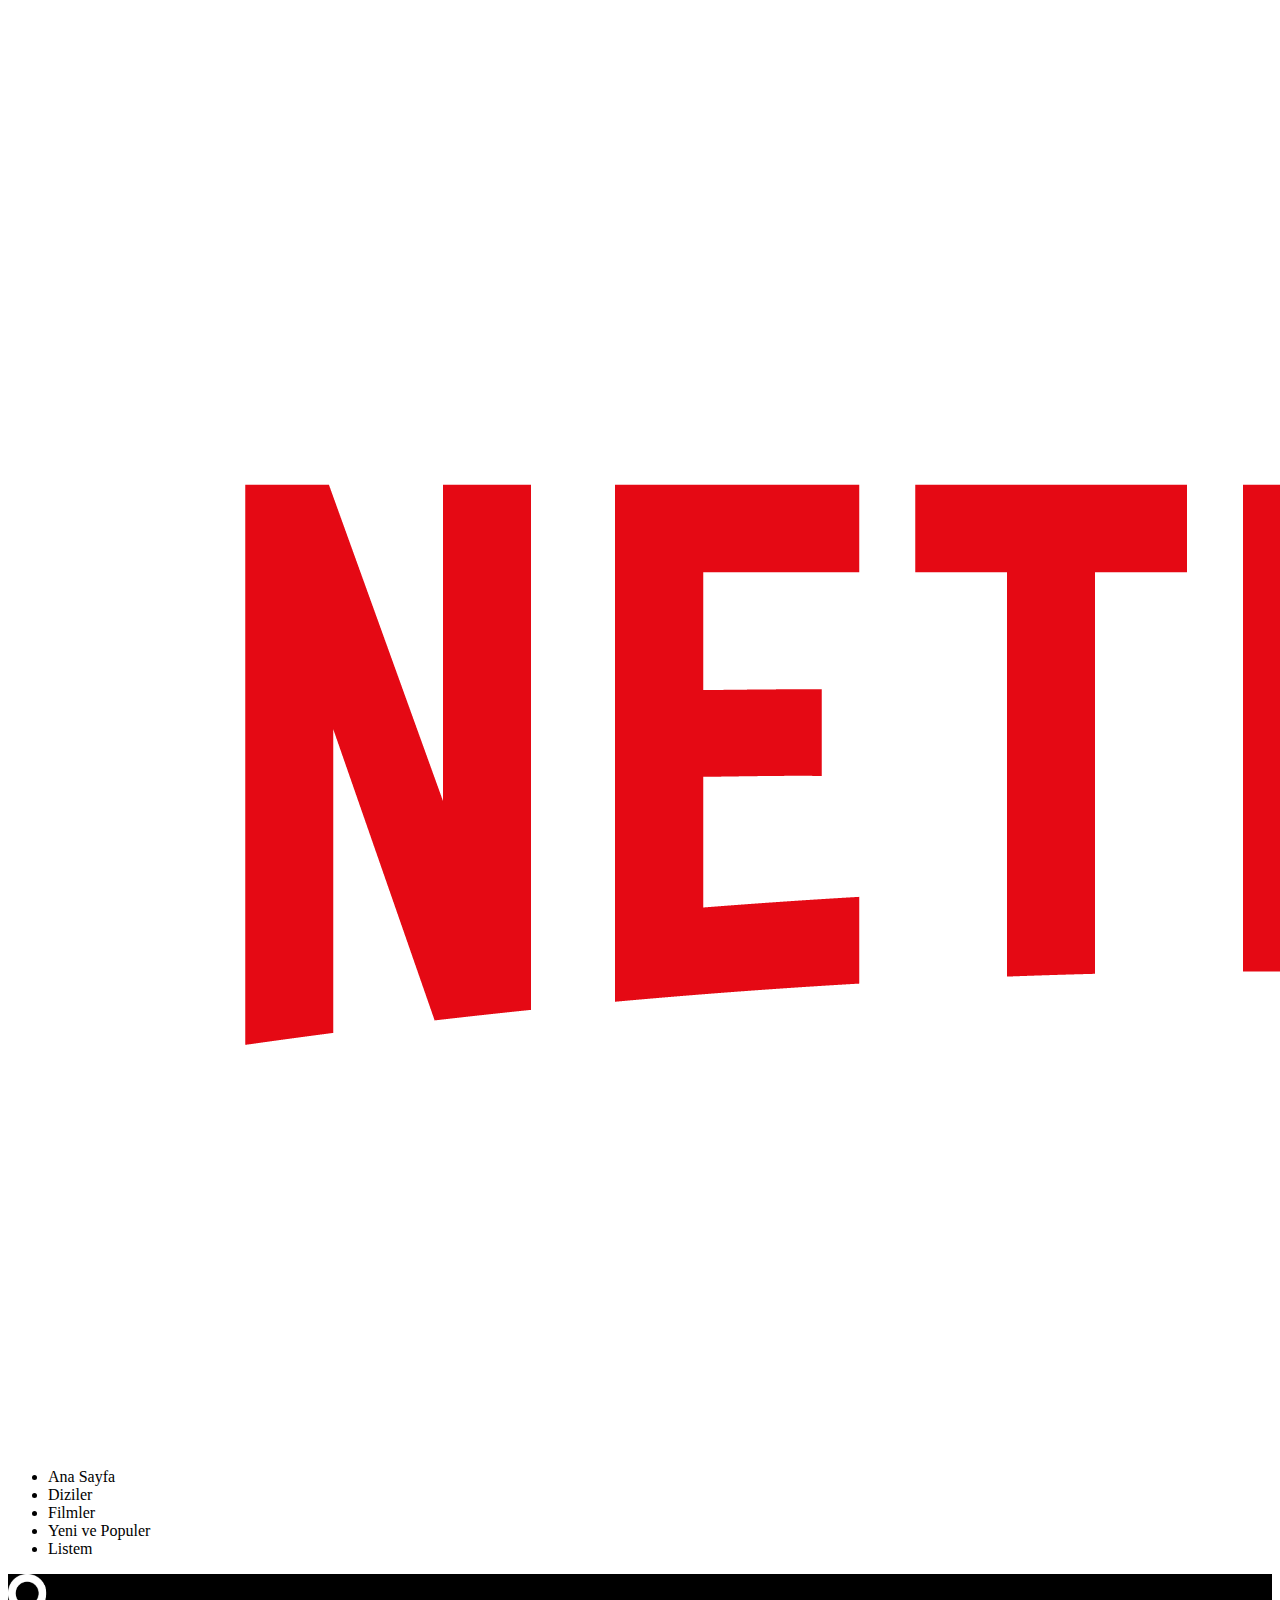
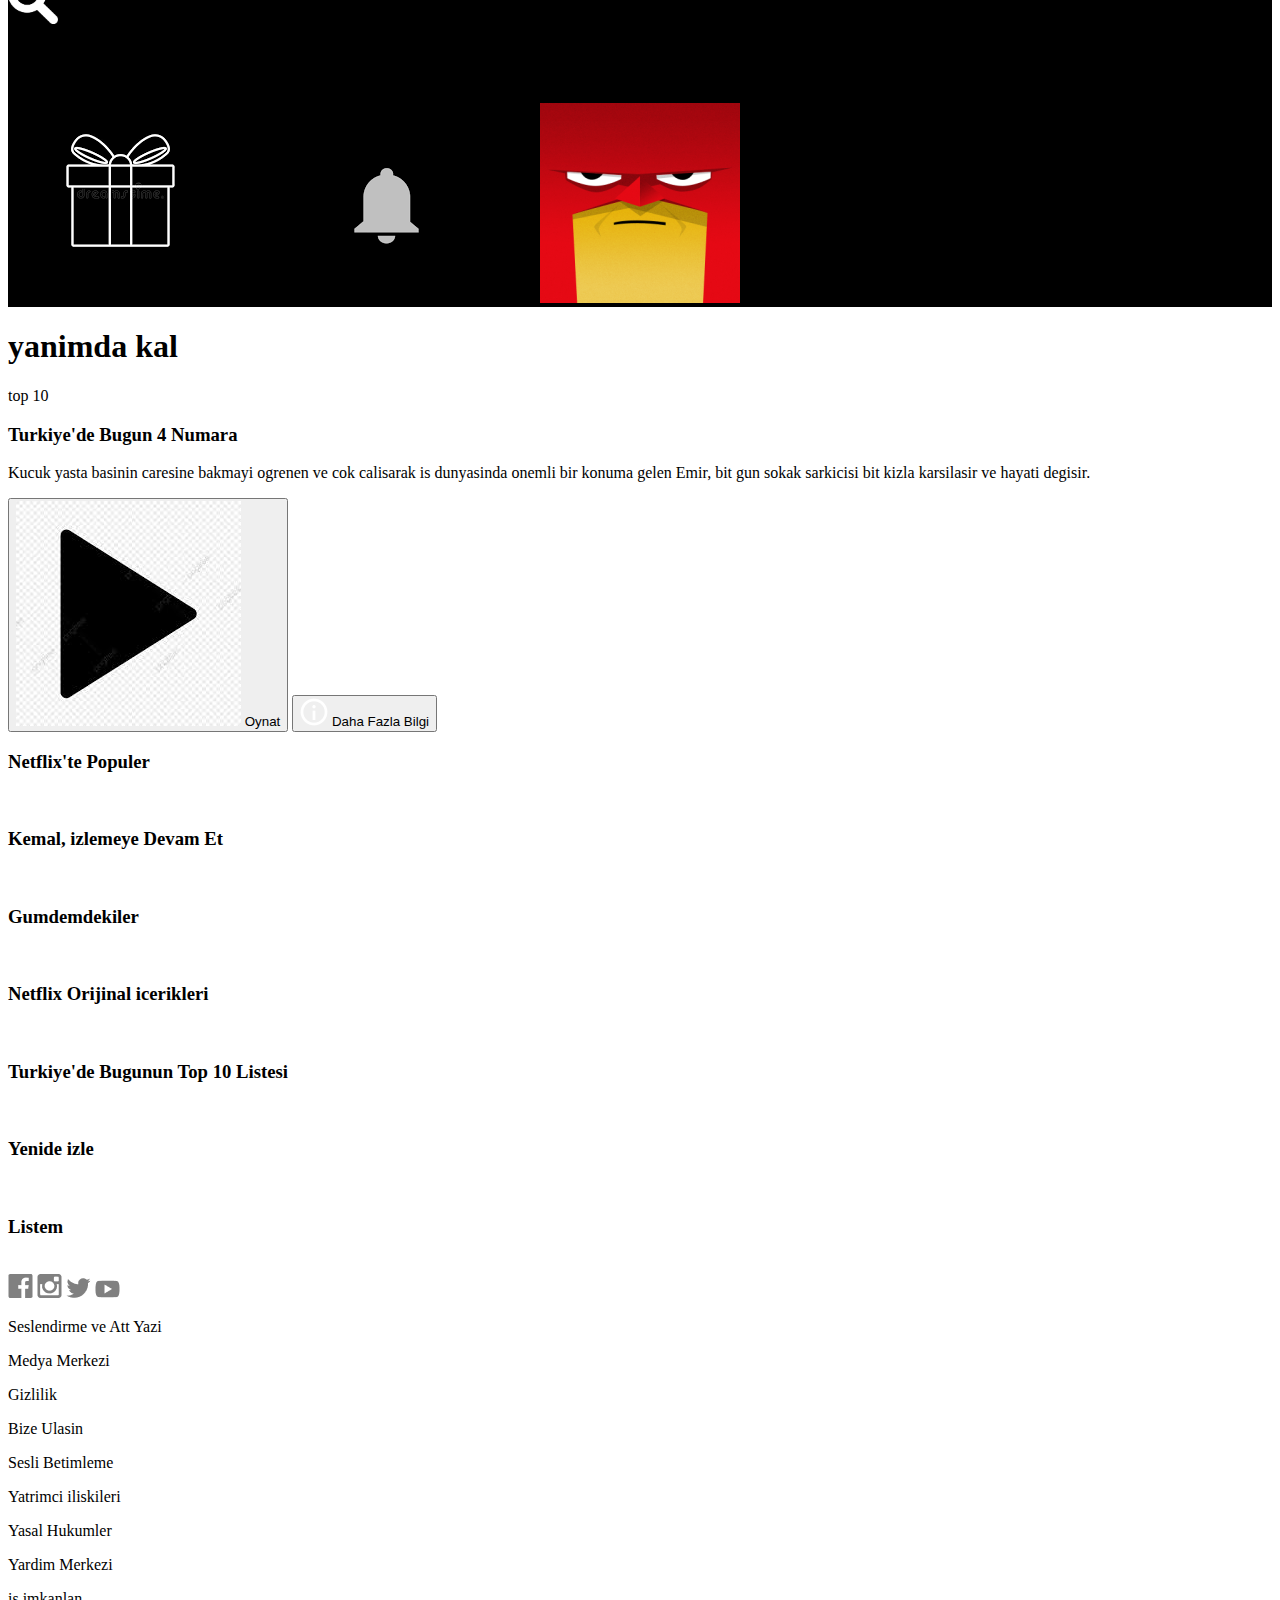
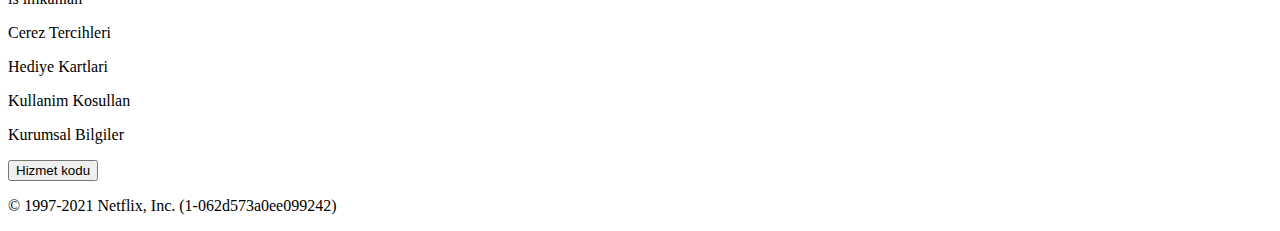
==== homepage.html @ e711dc44 "complete the initial markup of the page" ====
<!DOCTYPE html>
<html lang="en">
<head>
    <meta charset="UTF-8">
    <meta http-equiv="X-UA-Compatible" content="IE=edge">
    <meta name="viewport" content="width=device-width, initial-scale=1.0">
    <title>homepage</title>
    <link rel="stylesheet" href="homepage.css">
</head>
<body>
    <header>
        <nav>
            <div class="left-nav">
                <div class="logo-container">
                    <img class="logo" src="images/netflix.png" alt="netflix">
                </div>
                <ul>
                    <li>Ana Sayfa</li>
                    <li>Diziler</li>
                    <li>Filmler</li>
                    <li>Yeni ve Populer</li>
                    <li>Listem</li>
                </ul>
            </div>

            <div class="right-nav">
                <img 
                    src="images/search_white.png" 
                    alt="search-icon" height="50px" 
                    width="50px"
                >
                <p>COCUK</p>
                <img src="images/present-black.png" alt="gift icon">
                <img src="images/bell-white.png" alt="bell">
                <img src="images/profile-3.png" alt="poster">
            </div>
        </nav>
    </header>

    <main>
        <section>
            <div class="hero-section">
                <div>
                    <h1>yanimda kal</h1>
                    <div>
                        <span>top 10</span> 
                        <h3>Turkiye'de Bugun 4 Numara</h3>
                    </div>
                    <p>
                        Kucuk yasta basinin caresine bakmayi ogrenen ve cok 
                        calisarak is dunyasinda onemli bir konuma gelen Emir,
                        bit gun sokak sarkicisi bit kizla karsilasir ve hayati
                        degisir.

                    </p>
                    <div>
                        <button>
                            <span><img src="images/play-btn-main.jpg" alt="play"></span> 
                            Oynat
                        </button>
                        <button>
                            <span><img src='images/info.png' alt="play"></span> 
                            Daha Fazla Bilgi
                        </button>
                    </div>
                    <h3>Netflix'te Populer</h3>
                    <div>
                        <img src="" alt="">
                        <img src="" alt="">
                        <img src="" alt="">
                        <img src="" alt="">
                        <img src="" alt="">
                        <img src="" alt="">
                    </div>
                </div>
            </div>
        </section>

        <section>
            <h3>Kemal, izlemeye Devam Et</h3>
            <div>
                <img src="" alt="">
                <img src="" alt="">
                <img src="" alt="">
                <img src="" alt="">
                <img src="" alt="">
            </div>
        </section>

        <section>
            <h3>Gumdemdekiler</h3>
            <div>
                <img src="" alt="">
                <img src="" alt="">
                <img src="" alt="">
                <img src="" alt="">
                <img src="" alt="">
            </div>
        </section>

        <section>
            <h3>Netflix Orijinal icerikleri</h3>
            <div>
                <img src="" alt="">
                <img src="" alt="">
                <img src="" alt="">
                <img src="" alt="">
                <img src="" alt="">
            </div>
        </section>

        <section>
            <h3>Turkiye'de Bugunun Top 10 Listesi</h3>
            <div>
                <img src="" alt="">
                <img src="" alt="">
                <img src="" alt="">
                <img src="" alt="">
                <img src="" alt="">
            </div>
        </section>

        <section>
            <h3>Yenide izle</h3>
            <div>
                <img src="" alt="">
                <img src="" alt="">
                <img src="" alt="">
                <img src="" alt="">
                <img src="" alt="">
            </div>
        </section>

        <section>
            <h3>Listem</h3>
            <div>
                <img src="" alt="">
                <img src="" alt="">
                <img src="" alt="">
                <img src="" alt="">
                <img src="" alt="">
            </div>
        </section>
    </main>

    <footer>
        <div>
            <div>
                <img src="images/facebook.png" alt="facebook">
                <img src="images/instagram.png" alt="instagram">
                <img src="images/twitter.png" alt="twitter">
                <img src="images/youtube.png" alt="youtube">
            </div>
            <div>
                <p>Seslendirme ve Att Yazi</p>
                <p>Medya Merkezi</p>
                <p>Gizlilik</p>
                <p>Bize Ulasin</p>
                <p>Sesli Betimleme</p>
                <p>Yatrimci iliskileri</p>
                <p>Yasal Hukumler</p>
                <p>Yardim Merkezi</p>
                <p>is imkanlan</p>
                <p>Cerez Tercihleri</p>
                <p>Hediye Kartlari</p>
                <p>Kullanim Kosullan</p>
                <p>Kurumsal Bilgiler</p>
            </div>
            <button>Hizmet kodu</button>
            <p>&copy; 1997-2021 Netflix, Inc. (1-062d573a0ee099242)</p>
        </div>
    </footer>
</body>
</html>
---- homepage.css ----
.right-nav {
    background-color: black;
}
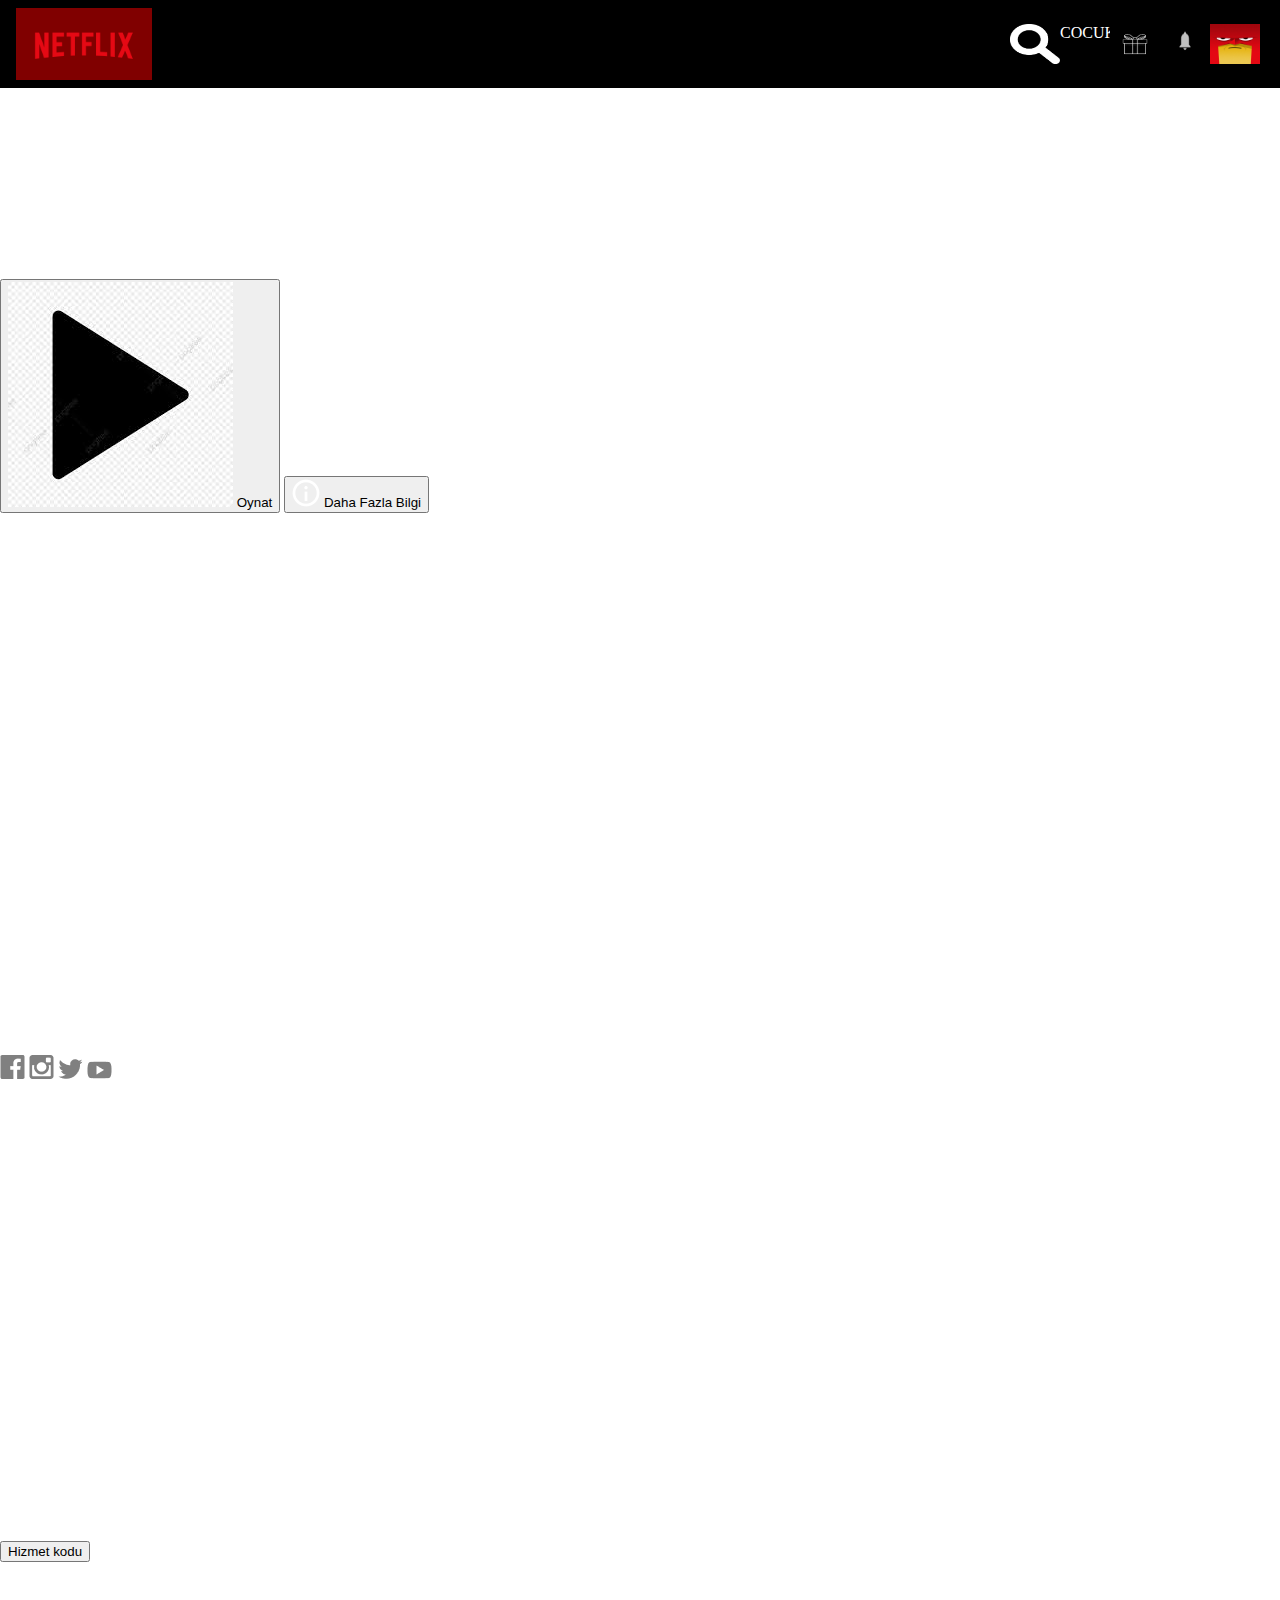
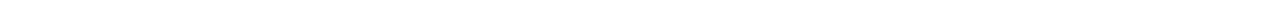
==== commit d95e0731: "some basic styles" ====
--- a/homepage.html
+++ b/homepage.html
@@ -9,12 +9,12 @@
 </head>
 <body>
     <header>
-        <nav>
+        <nav class="navbar">
             <div class="left-nav">
                 <div class="logo-container">
                     <img class="logo" src="images/netflix.png" alt="netflix">
                 </div>
-                <ul>
+                <ul class="list">
                     <li>Ana Sayfa</li>
                     <li>Diziler</li>
                     <li>Filmler</li>
@@ -26,13 +26,22 @@
             <div class="right-nav">
                 <img 
                     src="images/search_white.png" 
-                    alt="search-icon" height="50px" 
+                    alt="search-icon" height="40px" 
                     width="50px"
                 >
-                <p>COCUK</p>
-                <img src="images/present-black.png" alt="gift icon">
-                <img src="images/bell-white.png" alt="bell">
-                <img src="images/profile-3.png" alt="poster">
+                <p style="height: 40px; width: 50px;">COCUK</p>
+                <img 
+                    src="images/present-black.png" alt="gift icon" 
+                    height="40px" width="50px"
+                >
+                <img 
+                    src="images/bell-white.png" alt="bell"
+                    height="40px" width="50px"
+                >
+                <img 
+                    src="images/profile-3.png" alt="poster"
+                    height="40px" width="50px"
+                >
             </div>
         </nav>
     </header>
--- a/homepage.css
+++ b/homepage.css
@@ -1,3 +1,54 @@
+body {
+    margin: 0;
+    padding: 0;
+    color: white;
+}
+
+.navbar {
+    display: flex;
+    justify-content: space-between;
+    padding: 0.5rem 1rem;
+    background-color: black;
+}
+
+.left-nav {
+    display: flex;
+    justify-content: space-between;
+    align-items: center;
+    background-color: maroon;
+    max-width: 50%;
+}
+
+.list {
+    list-style: none;
+    display: flex;
+    justify-content: space-evenly;
+    background-color: navy;
+    font-family: Arial, Helvetica, sans-serif;
+    margin: 0;
+    padding: 0;
+    display: none;
+}
+
+.list li {
+    padding: 0.5rem 0.75rem;
+}
+
 .right-nav {
-    background-color: black;
-}+    display: flex;
+    align-items: center;
+    /* background-color: brown; */
+    max-width: 40%;
+    padding: 0 0.25rem;
+}
+
+.logo-container {
+    display: flex;
+    justify-content: space-between;
+    align-items: center;
+    padding: 0 0.5rem;
+}
+
+.logo {
+    width: 7.5rem;
+}
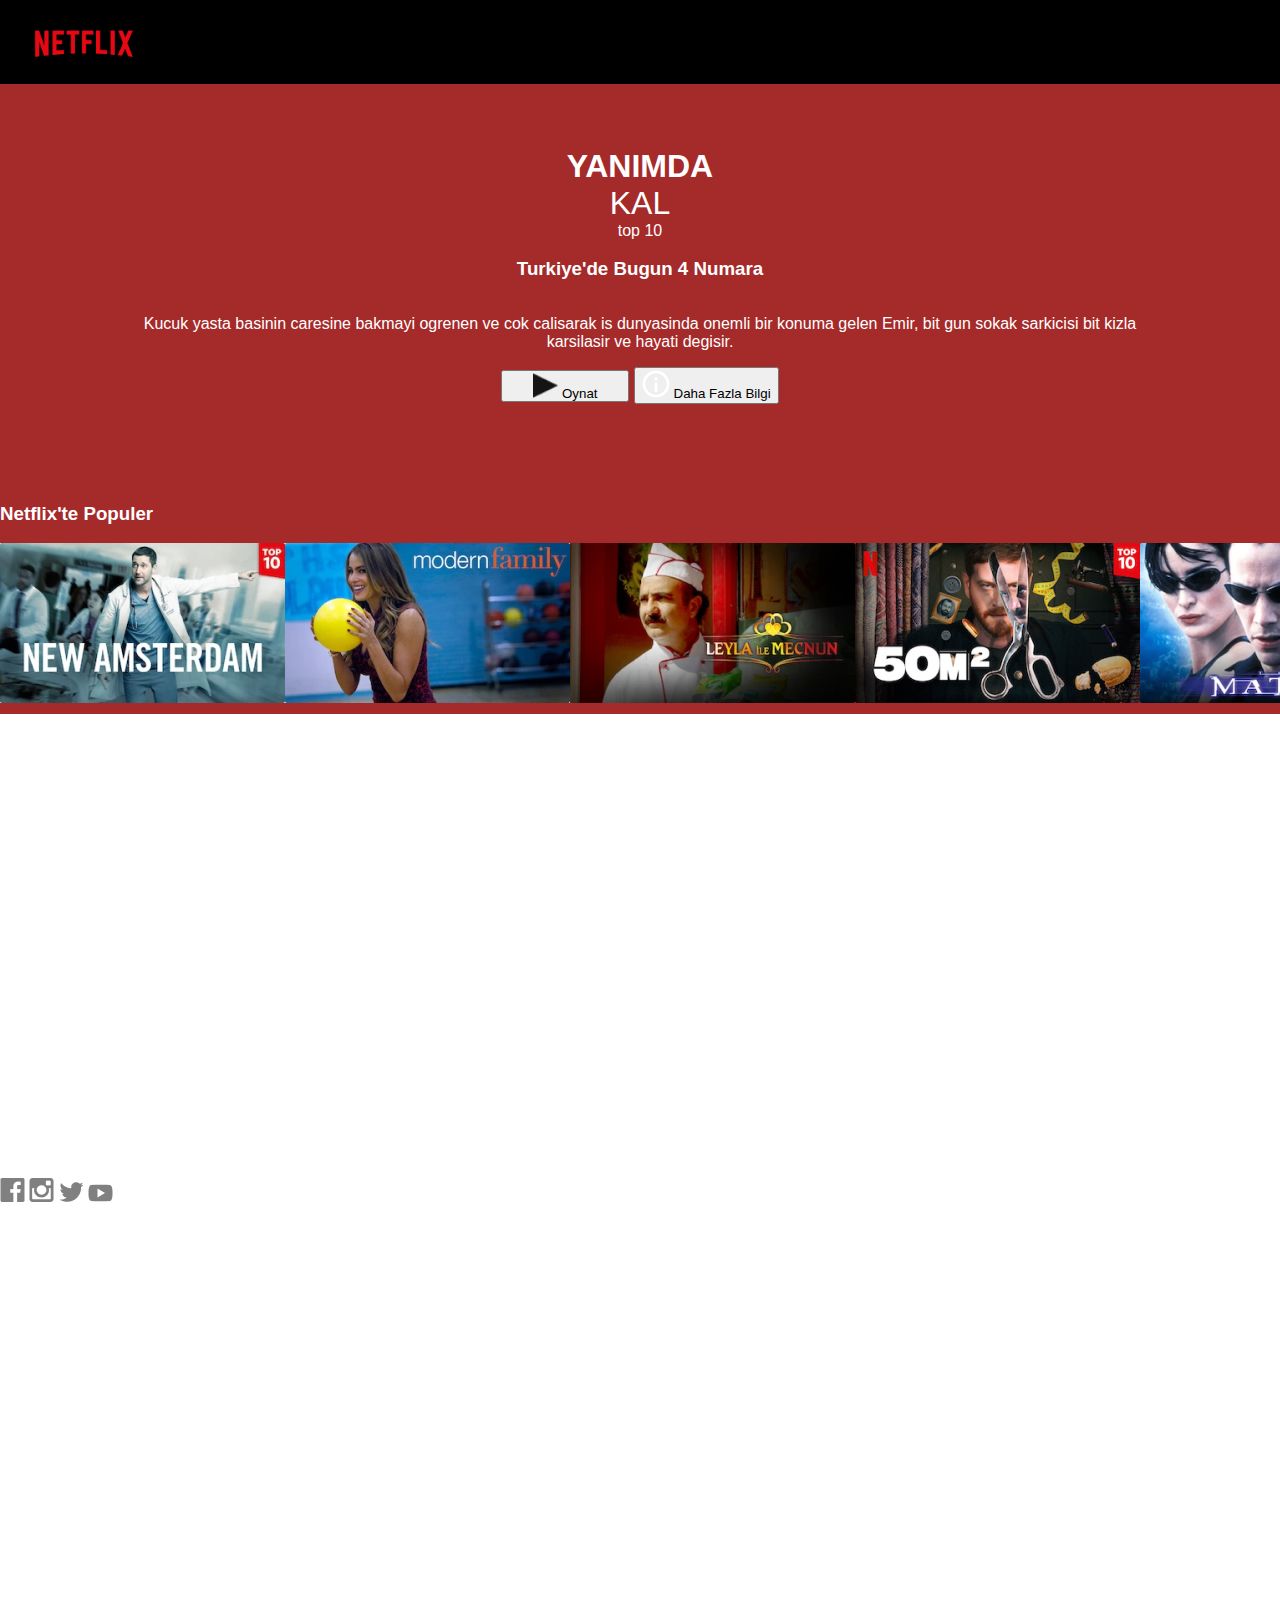
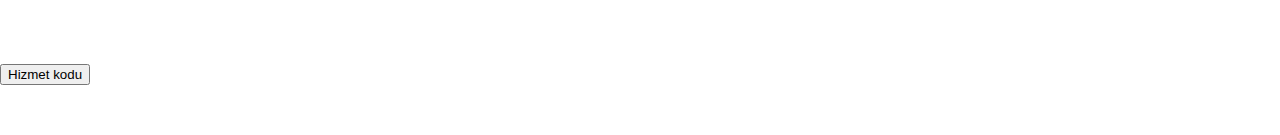
==== commit a3cd5da2: "first design for the hero and nav section" ====
--- a/homepage.html
+++ b/homepage.html
@@ -14,7 +14,7 @@
                 <div class="logo-container">
                     <img class="logo" src="images/netflix.png" alt="netflix">
                 </div>
-                <ul class="list">
+                <ul class="nav-list">
                     <li>Ana Sayfa</li>
                     <li>Diziler</li>
                     <li>Filmler</li>
@@ -49,8 +49,11 @@
     <main>
         <section>
             <div class="hero-section">
-                <div>
-                    <h1>yanimda kal</h1>
+                <div class="first">
+                    <div class="heading">
+                        <h1 class="heading-major">yanimda</h1>
+                        <h1 class="heading-minor">kal</h1>
+                    </div>
                     <div>
                         <span>top 10</span> 
                         <h3>Turkiye'de Bugun 4 Numara</h3>
@@ -60,11 +63,11 @@
                         calisarak is dunyasinda onemli bir konuma gelen Emir,
                         bit gun sokak sarkicisi bit kizla karsilasir ve hayati
                         degisir.
-
+    
                     </p>
                     <div>
-                        <button>
-                            <span><img src="images/play-btn-main.jpg" alt="play"></span> 
+                        <button class="play-btn">
+                            <span><img class="play-img" src="images/play.png" alt="play"></span> 
                             Oynat
                         </button>
                         <button>
@@ -72,14 +75,16 @@
                             Daha Fazla Bilgi
                         </button>
                     </div>
+                </div>
+
+                <div class="second">
                     <h3>Netflix'te Populer</h3>
-                    <div>
-                        <img src="" alt="">
-                        <img src="" alt="">
-                        <img src="" alt="">
-                        <img src="" alt="">
-                        <img src="" alt="">
-                        <img src="" alt="">
+                    <div class="hero-imgs">
+                        <img src="images/MoviePoster-4.jpg" alt="poster">
+                        <img src="images/MoviePoster-6.jpg" alt="poster">
+                        <img src="images/MoviePoster-27.png" alt="poster">
+                        <img src="images/MoviePoster-29.png" alt="poster">
+                        <img src="images/MoviePoster-28.png" alt="poster">
                     </div>
                 </div>
             </div>
--- a/homepage.css
+++ b/homepage.css
@@ -2,6 +2,7 @@
     margin: 0;
     padding: 0;
     color: white;
+    font-family: Arial, Helvetica, sans-serif;
 }
 
 .navbar {
@@ -15,31 +16,29 @@
     display: flex;
     justify-content: space-between;
     align-items: center;
-    background-color: maroon;
     max-width: 50%;
 }
 
-.list {
+.nav-list {
     list-style: none;
     display: flex;
     justify-content: space-evenly;
-    background-color: navy;
     font-family: Arial, Helvetica, sans-serif;
     margin: 0;
     padding: 0;
     display: none;
 }
 
-.list li {
+.nav-list li {
     padding: 0.5rem 0.75rem;
 }
 
 .right-nav {
     display: flex;
     align-items: center;
-    /* background-color: brown; */
     max-width: 40%;
     padding: 0 0.25rem;
+    display: none;
 }
 
 .logo-container {
@@ -52,3 +51,61 @@
 .logo {
     width: 7.5rem;
 }
+
+.hero-section {
+    display: flex;
+    flex-direction: column;
+    height: 70vh;
+    background-image: url("images/MoviePoster (1).jpg");
+    background-repeat: no-repeat;
+    background-position: center;
+    background-size: cover;
+    background-color: brown;
+}
+
+.first {
+    display: flex;
+    flex-direction: column;
+    align-items: center;
+    justify-content: center;
+    width: 80%;
+    margin: 4rem auto 5rem;
+    text-align: center;
+}
+
+.heading {
+    display: flex;
+    flex-direction: column;
+    justify-content: center;
+    align-items: center;
+    text-transform: uppercase;
+}
+
+.heading h1 {
+    margin: 0;
+}
+
+.heading-major {
+    font-weight: 800;
+}
+
+.heading-minor {
+    font-weight: 100;
+}
+
+.play-btn {
+    width: 8rem;
+    height: 2rem;
+}
+
+.play-img {
+    width: 25px;
+    height: 25px;
+}
+
+.hero-imgs {
+    display: flex;
+    justify-self: flex-end;
+    width: 100%;
+    overflow-x: scroll;
+}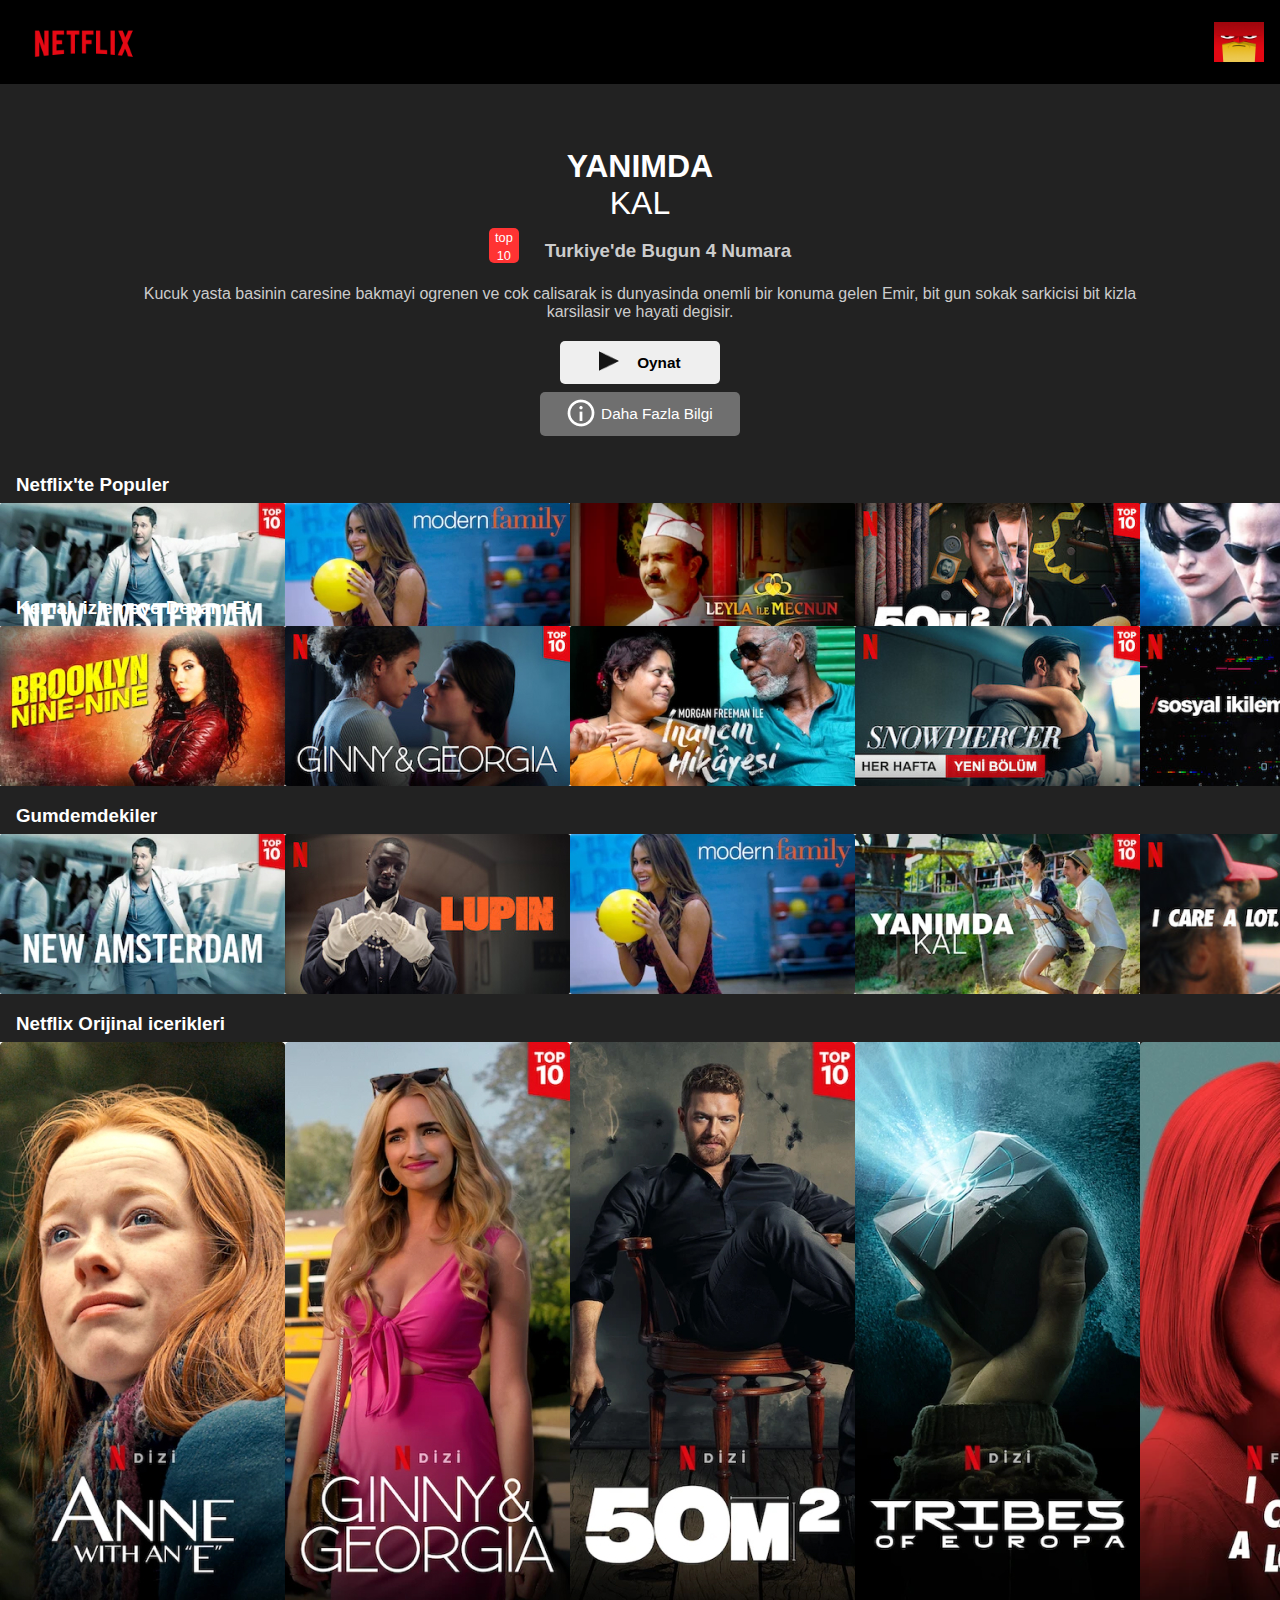
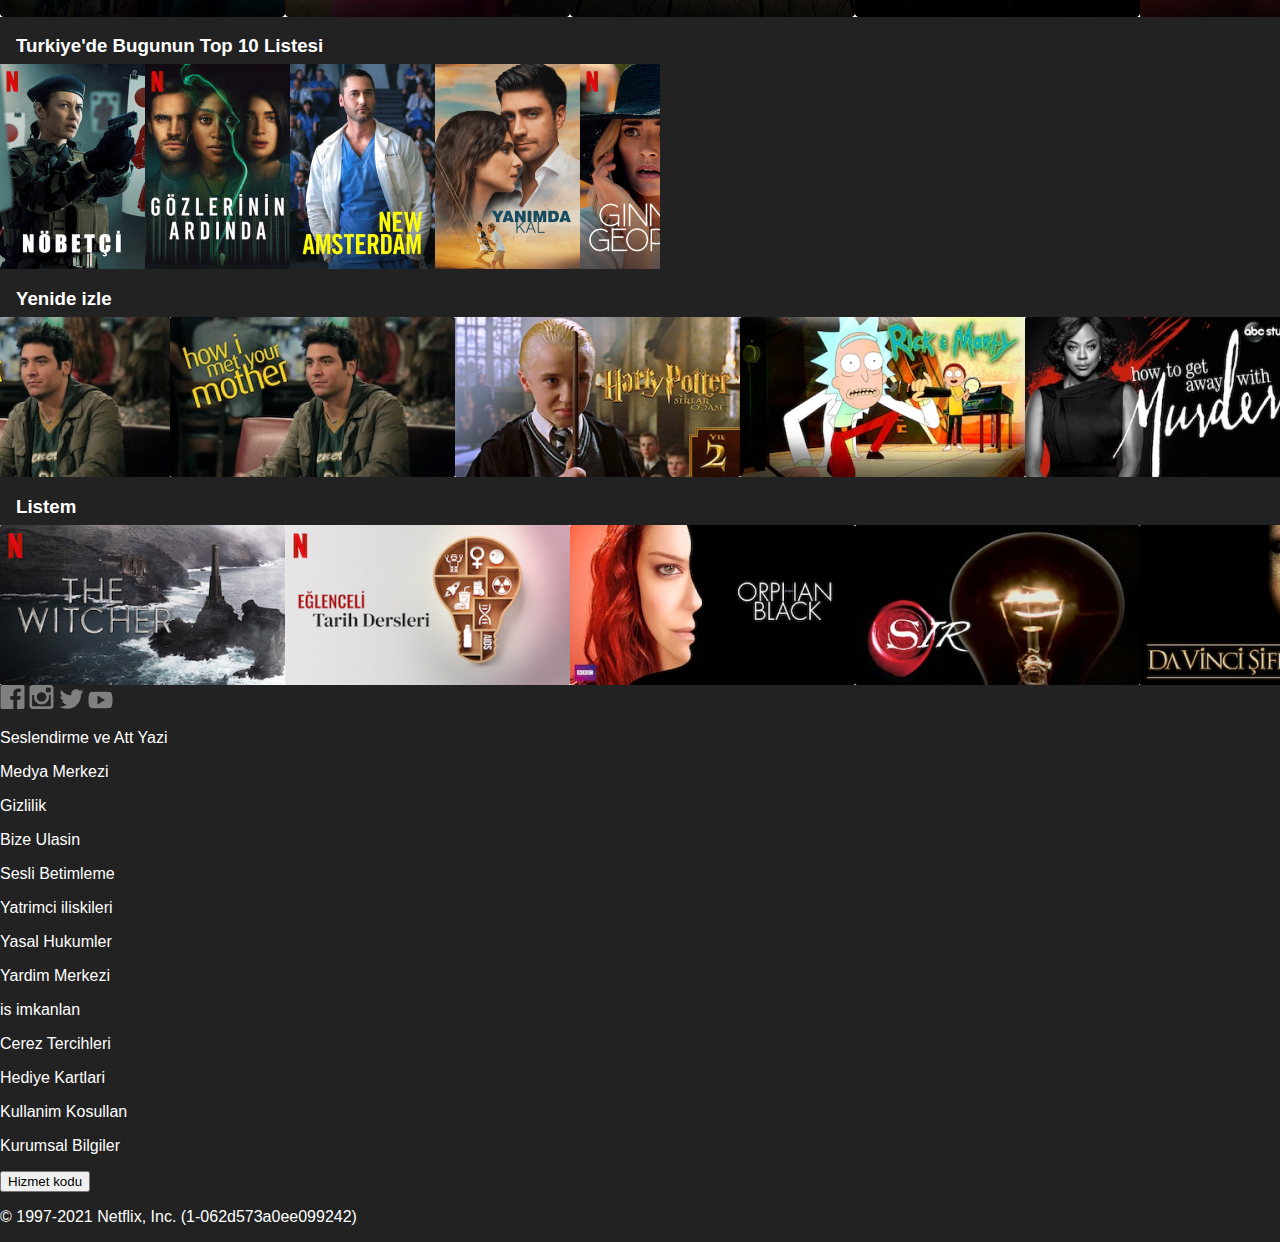
==== commit fbfc9df4: "add the images and darken the background" ====
--- a/homepage.html
+++ b/homepage.html
@@ -24,24 +24,34 @@
             </div>
 
             <div class="right-nav">
-                <img 
-                    src="images/search_white.png" 
+                <div class="search-container">
+                    <img 
+                    src="images/search.png" 
                     alt="search-icon" height="40px" 
                     width="50px"
-                >
-                <p style="height: 40px; width: 50px;">COCUK</p>
-                <img 
-                    src="images/present-black.png" alt="gift icon" 
+                    >
+                </div>
+                <p class="profile-name" style="height: 40px; width: 50px;">
+                    COCUK
+                </p>
+                <div class="gift-container">
+                    <img 
+                    src="images/gift.png" alt="gift icon" 
                     height="40px" width="50px"
-                >
-                <img 
-                    src="images/bell-white.png" alt="bell"
+                    >
+                </div>
+                <div class="bell-container">
+                    <img 
+                    src="images/bell.png" alt="bell"
                     height="40px" width="50px"
-                >
-                <img 
+                    >
+                </div>
+                <div id="profile-container">
+                    <img 
                     src="images/profile-3.png" alt="poster"
                     height="40px" width="50px"
-                >
+                    >
+                </div>
             </div>
         </nav>
     </header>
@@ -54,32 +64,35 @@
                         <h1 class="heading-major">yanimda</h1>
                         <h1 class="heading-minor">kal</h1>
                     </div>
-                    <div>
-                        <span>top 10</span> 
+                    <div class="tag">
+                        <div class="top-ten">
+                            <span>top</span>
+                            <span>10</span> 
+                        </div>
                         <h3>Turkiye'de Bugun 4 Numara</h3>
                     </div>
-                    <p>
+                    <p class="header-description">
                         Kucuk yasta basinin caresine bakmayi ogrenen ve cok 
                         calisarak is dunyasinda onemli bir konuma gelen Emir,
                         bit gun sokak sarkicisi bit kizla karsilasir ve hayati
                         degisir.
     
                     </p>
-                    <div>
+                    <div class="hero-btns">
                         <button class="play-btn">
                             <span><img class="play-img" src="images/play.png" alt="play"></span> 
-                            Oynat
+                            <span class="play-btn-text">Oynat</span>
                         </button>
-                        <button>
-                            <span><img src='images/info.png' alt="play"></span> 
-                            Daha Fazla Bilgi
+                        <button class="info-btn">
+                            <span><img class="info-img" src='images/info.png' alt="play"></span> 
+                            <span class="info-btn-text">Daha Fazla Bilgi</span>
                         </button>
                     </div>
                 </div>
 
                 <div class="second">
                     <h3>Netflix'te Populer</h3>
-                    <div class="hero-imgs">
+                    <div class="collection">
                         <img src="images/MoviePoster-4.jpg" alt="poster">
                         <img src="images/MoviePoster-6.jpg" alt="poster">
                         <img src="images/MoviePoster-27.png" alt="poster">
@@ -92,67 +105,68 @@
 
         <section>
             <h3>Kemal, izlemeye Devam Et</h3>
-            <div>
-                <img src="" alt="">
-                <img src="" alt="">
-                <img src="" alt="">
-                <img src="" alt="">
-                <img src="" alt="">
+            <div class="collection">
+                <img src="images/MoviePoster.jpg" alt="poster">
+                <img src="images/MoviePoster-1.jpg" alt="poster">
+                <img src="images/MoviePoster-2.jpg" alt="poster">
+                <img src="images/MoviePoster-3.jpg" alt="poster">
+                <img src="images/MoviePoster-30.png" alt="poster">
             </div>
         </section>
 
         <section>
             <h3>Gumdemdekiler</h3>
-            <div>
-                <img src="" alt="">
-                <img src="" alt="">
-                <img src="" alt="">
-                <img src="" alt="">
-                <img src="" alt="">
+            <div class="collection">
+                <img src="images/MoviePoster-4.jpg" alt="poster">
+                <img src="images/MoviePoster-5.jpg" alt="poster">
+                <img src="images/MoviePoster-6.jpg" alt="poster">
+                <img src="images/MoviePoster-7.jpg" alt="poster">
+                <img src="images/MoviePoster-31.png" alt="poster">
             </div>
         </section>
 
         <section>
             <h3>Netflix Orijinal icerikleri</h3>
-            <div>
-                <img src="" alt="">
-                <img src="" alt="">
-                <img src="" alt="">
-                <img src="" alt="">
-                <img src="" alt="">
+            <div class="collection">
+                <img src="images/MoviePoster-8.jpg" alt="poster">
+                <img src="images/MoviePoster-9.jpg" alt="poster">
+                <img src="images/MoviePoster-10.jpg" alt="poster">
+                <img src="images/MoviePoster-11.jpg" alt="poster">
+                <img src="images/MoviePoster-32.png" alt="poster">
             </div>
         </section>
 
         <section>
             <h3>Turkiye'de Bugunun Top 10 Listesi</h3>
-            <div>
-                <img src="" alt="">
-                <img src="" alt="">
-                <img src="" alt="">
-                <img src="" alt="">
-                <img src="" alt="">
+            <div class="collection">
+                <img src="images/MoviePoster-13.jpg" alt="poster">
+                <img src="images/MoviePoster-14.jpg" alt="poster">
+                <img src="images/MoviePoster-15.jpg" alt="poster">
+                <img src="images/MoviePoster-16.jpg" alt="poster">
+                <img src="images/MoviePoster-33.png" alt="poster">
             </div>
         </section>
 
         <section>
             <h3>Yenide izle</h3>
-            <div>
-                <img src="" alt="">
-                <img src="" alt="">
-                <img src="" alt="">
-                <img src="" alt="">
-                <img src="" alt="">
+            <div class="collection">
+                <img src="images/MoviePoster-34.png" alt="poster">
+                <img src="images/MoviePoster-17.jpg" alt="poster">
+                <img src="images/MoviePoster-18.jpg" alt="poster">
+                <img src="images/MoviePoster-19.jpg" alt="poster">
+                <img src="images/MoviePoster-20.jpg" alt="poster">
+                <img src="images/MoviePoster-35.png" alt="poster">
             </div>
         </section>
 
         <section>
             <h3>Listem</h3>
-            <div>
-                <img src="" alt="">
-                <img src="" alt="">
-                <img src="" alt="">
-                <img src="" alt="">
-                <img src="" alt="">
+            <div class="collection">
+                <img src="images/MoviePoster-21.jpg" alt="poster">
+                <img src="images/MoviePoster-22.jpg" alt="poster">
+                <img src="images/MoviePoster-23.jpg" alt="poster">
+                <img src="images/MoviePoster-24.jpg" alt="poster">
+                <img src="images/MoviePoster-36.png" alt="poster">
             </div>
         </section>
     </main>
--- a/homepage.css
+++ b/homepage.css
@@ -2,6 +2,7 @@
     margin: 0;
     padding: 0;
     color: white;
+    background-color: #222;
     font-family: Arial, Helvetica, sans-serif;
 }
 
@@ -36,9 +37,26 @@
 .right-nav {
     display: flex;
     align-items: center;
-    max-width: 40%;
-    padding: 0 0.25rem;
-    display: none;
+}
+
+.search-container {
+    display: none;
+}
+
+.profile-name {
+    display: none;
+}
+
+.gift-container {
+    display: none;
+}
+
+.bell-container {
+    display: none;
+}
+
+#profile-container {
+    display: flex;
 }
 
 .logo-container {
@@ -55,12 +73,11 @@
 .hero-section {
     display: flex;
     flex-direction: column;
-    height: 70vh;
+    height: 55vh;
     background-image: url("images/MoviePoster (1).jpg");
     background-repeat: no-repeat;
     background-position: center;
     background-size: cover;
-    background-color: brown;
 }
 
 .first {
@@ -69,7 +86,7 @@
     align-items: center;
     justify-content: center;
     width: 80%;
-    margin: 4rem auto 5rem;
+    margin: 4rem auto 1rem;
     text-align: center;
 }
 
@@ -83,6 +100,7 @@
 
 .heading h1 {
     margin: 0;
+    font-size: 200%;
 }
 
 .heading-major {
@@ -93,19 +111,91 @@
     font-weight: 100;
 }
 
+.tag {
+    display: flex;
+    align-items: center;
+    /* padding: 5px; */
+}
+
+.tag h3 {
+    color: #ccc;
+}
+
+.top-ten {
+    border: none;
+    border-radius: 5px;
+    width: 30px;
+    height: 30px;
+    background-color: #f33;
+    padding-bottom: 5px;
+    color: white;
+    margin-right: 10px;
+}
+
+.top-ten span {
+    font-size: 80%;
+    margin: 0;
+    padding: 0;
+}
+
+.header-description {
+    color: #ccc;
+}
+
+.hero-btns {
+    display: flex;
+    flex-direction: column;
+    justify-content: space-between;
+    align-items: center;
+}
+
 .play-btn {
-    width: 8rem;
+    display: flex;
+    justify-content: space-evenly;
+    align-items: center;
+    padding: 1.35rem;
+    width: 10rem;
     height: 2rem;
+    border-radius: 5px;
+    border: none;
+    margin: 0.25rem 0;
+}
+
+.play-btn-text {
+    font-size: 115%;
+    font-weight: bold;
 }
 
 .play-img {
-    width: 25px;
-    height: 25px;
-}
-
-.hero-imgs {
-    display: flex;
-    justify-self: flex-end;
+    width: 20px;
+    height: 20px;
+}
+
+.info-btn {
+    display: flex;
+    justify-content: space-evenly;
+    align-items: center;
+    padding: 1.35rem;
+    width: 12.5rem;
+    height: 2rem;
+    border-radius: 5px;
+    border: none;
+    background-color: rgba(255, 255, 255, 0.35);
+    margin: 0.25rem 0;
+    color: white;
+}
+
+.info-btn-text {
+    font-size: 115%;
+}
+
+.collection {
+    display: flex;
     width: 100%;
     overflow-x: scroll;
+}
+
+h3 {
+    margin-left: 1rem;
+    margin-bottom: 7px;
 }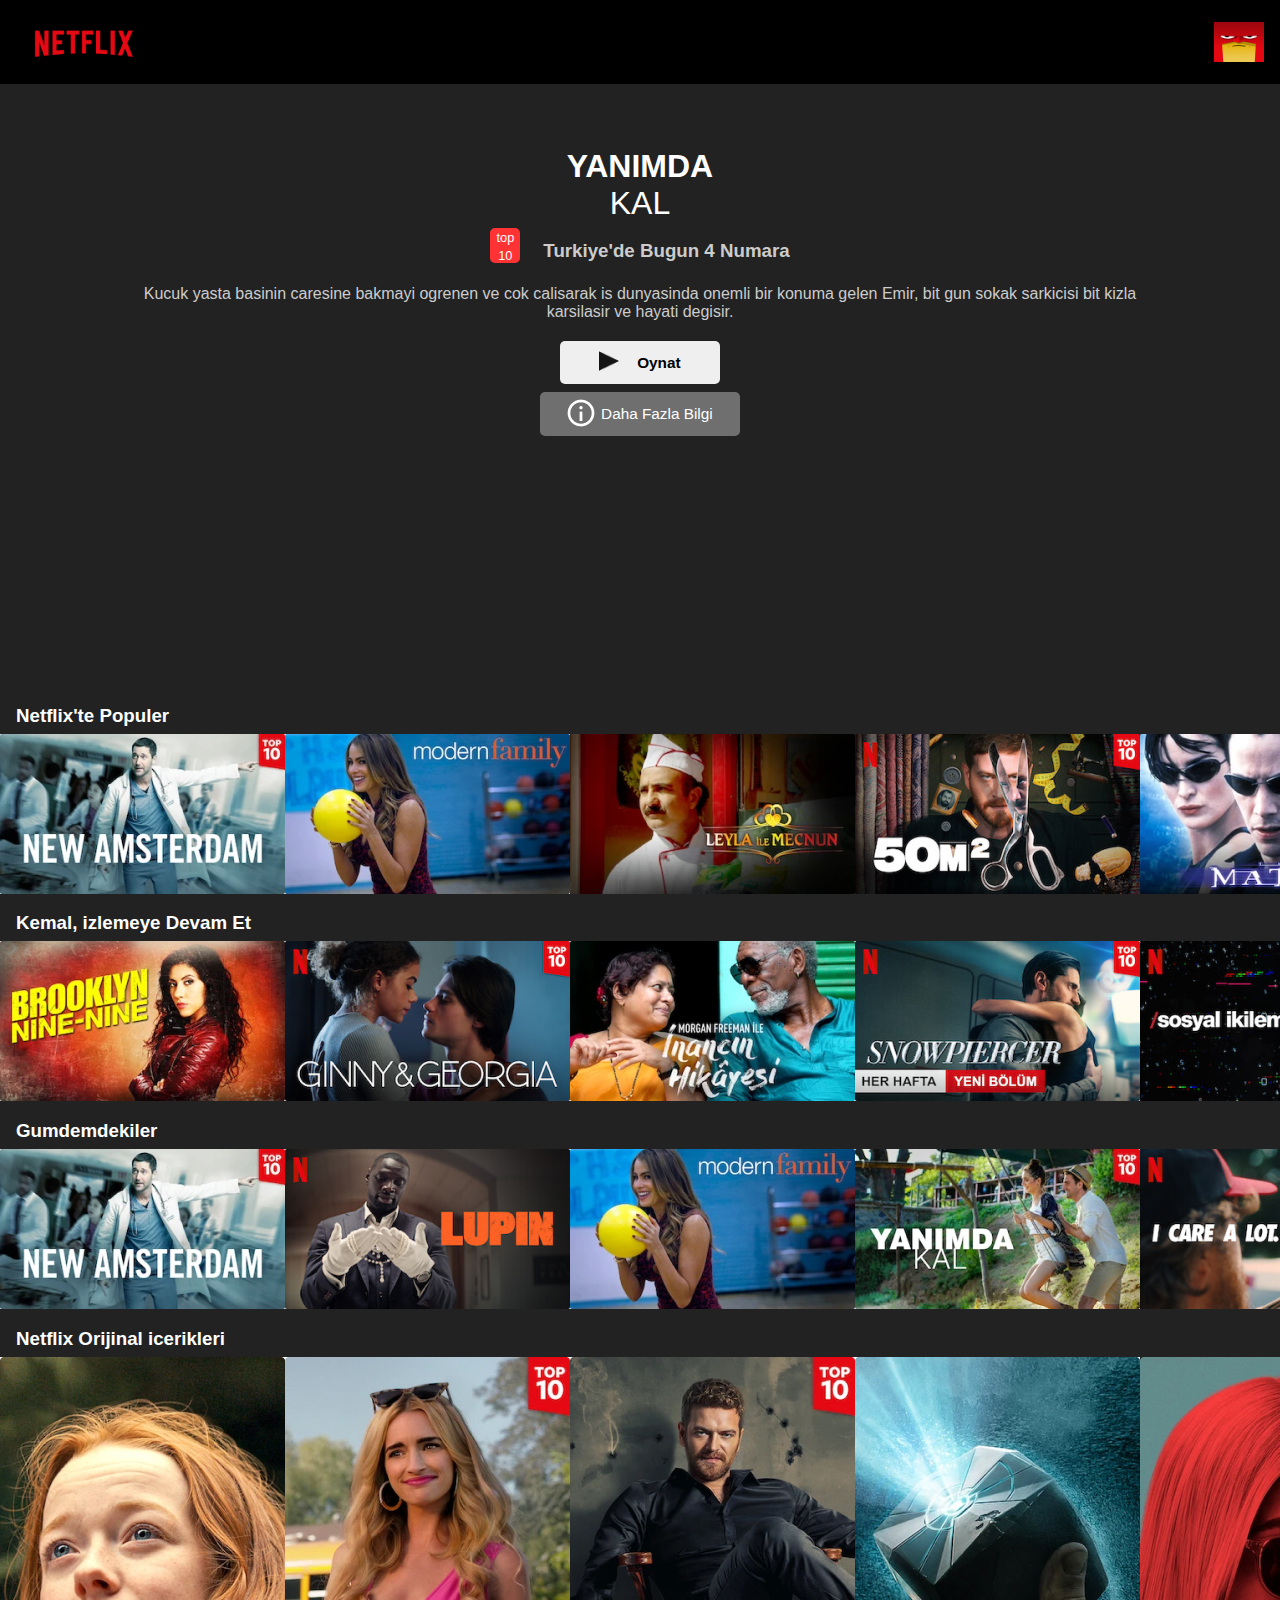
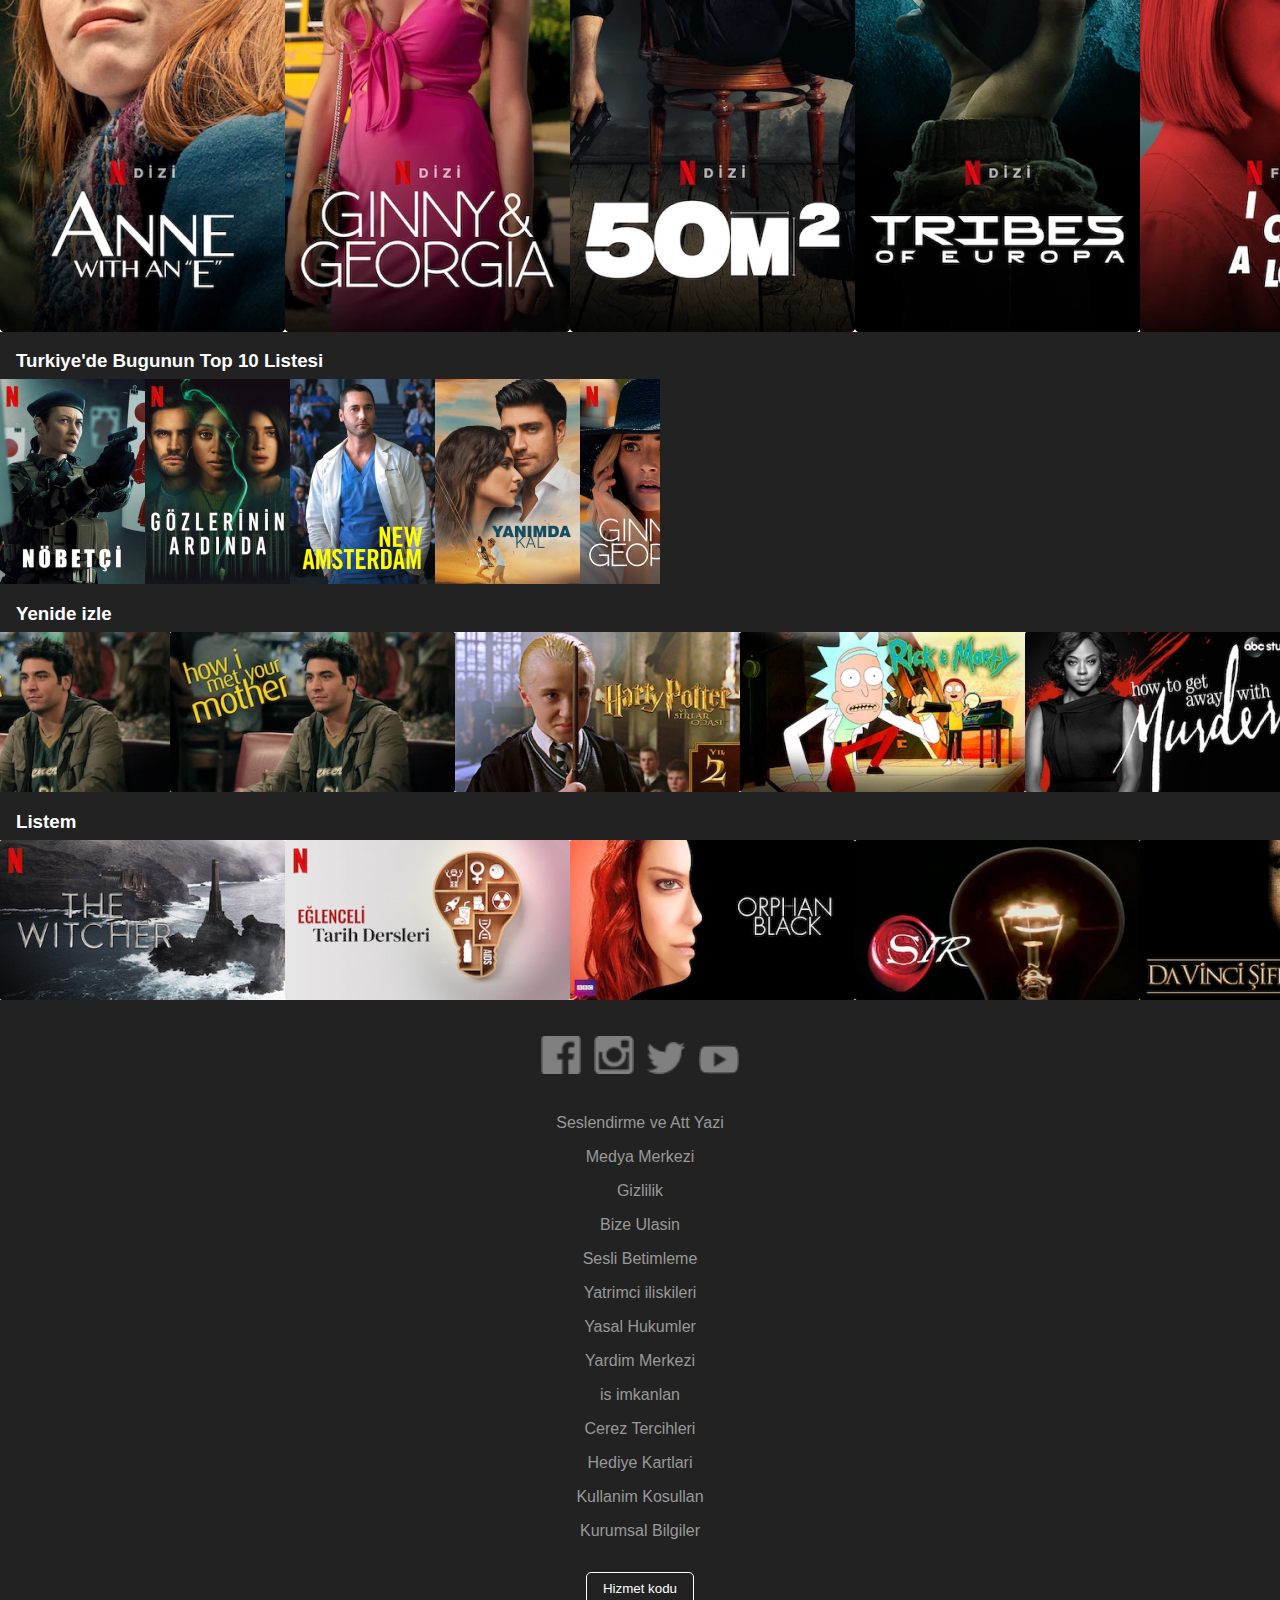
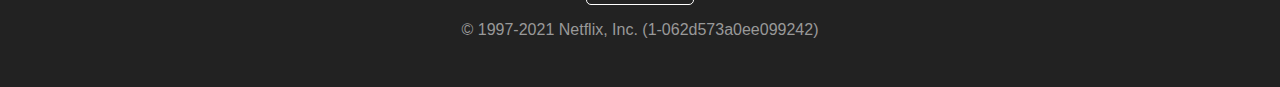
==== commit 0d8eff7c: "style for mobile devices" ====
--- a/homepage.html
+++ b/homepage.html
@@ -56,7 +56,7 @@
         </nav>
     </header>
 
-    <main>
+    <main class="main-section">
         <section>
             <div class="hero-section">
                 <div class="first">
@@ -172,14 +172,14 @@
     </main>
 
     <footer>
-        <div>
-            <div>
+        <div class="contact-details">
+            <div class="social">
                 <img src="images/facebook.png" alt="facebook">
                 <img src="images/instagram.png" alt="instagram">
                 <img src="images/twitter.png" alt="twitter">
                 <img src="images/youtube.png" alt="youtube">
             </div>
-            <div>
+            <div class="options">
                 <p>Seslendirme ve Att Yazi</p>
                 <p>Medya Merkezi</p>
                 <p>Gizlilik</p>
@@ -194,8 +194,10 @@
                 <p>Kullanim Kosullan</p>
                 <p>Kurumsal Bilgiler</p>
             </div>
-            <button>Hizmet kodu</button>
-            <p>&copy; 1997-2021 Netflix, Inc. (1-062d573a0ee099242)</p>
+            <div class="rights">
+                <button>Hizmet kodu</button>
+                <p>&copy; 1997-2021 Netflix, Inc. (1-062d573a0ee099242)</p>
+            </div>
         </div>
     </footer>
 </body>
--- a/homepage.css
+++ b/homepage.css
@@ -4,6 +4,10 @@
     color: white;
     background-color: #222;
     font-family: Arial, Helvetica, sans-serif;
+    
+    display: flex;
+    flex-direction: column;
+    align-items: space-between;
 }
 
 .navbar {
@@ -73,7 +77,8 @@
 .hero-section {
     display: flex;
     flex-direction: column;
-    height: 55vh;
+    justify-content: space-between;
+    height: 90vh;
     background-image: url("images/MoviePoster (1).jpg");
     background-repeat: no-repeat;
     background-position: center;
@@ -86,8 +91,16 @@
     align-items: center;
     justify-content: center;
     width: 80%;
-    margin: 4rem auto 1rem;
+    margin: 4rem auto 0;
+    padding: 0 1rem;
     text-align: center;
+    /* background-color: teal; */
+}
+
+.second {
+    display: flex;
+    flex-direction: column;
+    /* background-color: maroon; */
 }
 
 .heading {
@@ -129,9 +142,9 @@
     background-color: #f33;
     padding-bottom: 5px;
     color: white;
-    margin-right: 10px;
-}
-
+    margin-right: 7px;
+}
+ 
 .top-ten span {
     font-size: 80%;
     margin: 0;
@@ -140,6 +153,10 @@
 
 .header-description {
     color: #ccc;
+}
+
+button {
+    cursor: pointer;
 }
 
 .hero-btns {
@@ -198,4 +215,33 @@
 h3 {
     margin-left: 1rem;
     margin-bottom: 7px;
+}
+
+.contact-details {
+    display: flex;
+    flex-direction: column;
+    text-align: center;
+    margin: 2rem;
+    color: #999;
+}
+
+.social {
+    margin-bottom: 1rem;
+}
+
+.social img {
+    width: 40px;
+    margin: 0.25rem;
+}
+
+.options {
+    margin-bottom: 1rem;
+}
+
+.rights button {
+    background-color: transparent;
+    border: 1px solid #fff;
+    padding: 0.5rem 1rem;
+    border-radius: 5px;
+    color: #fff;
 }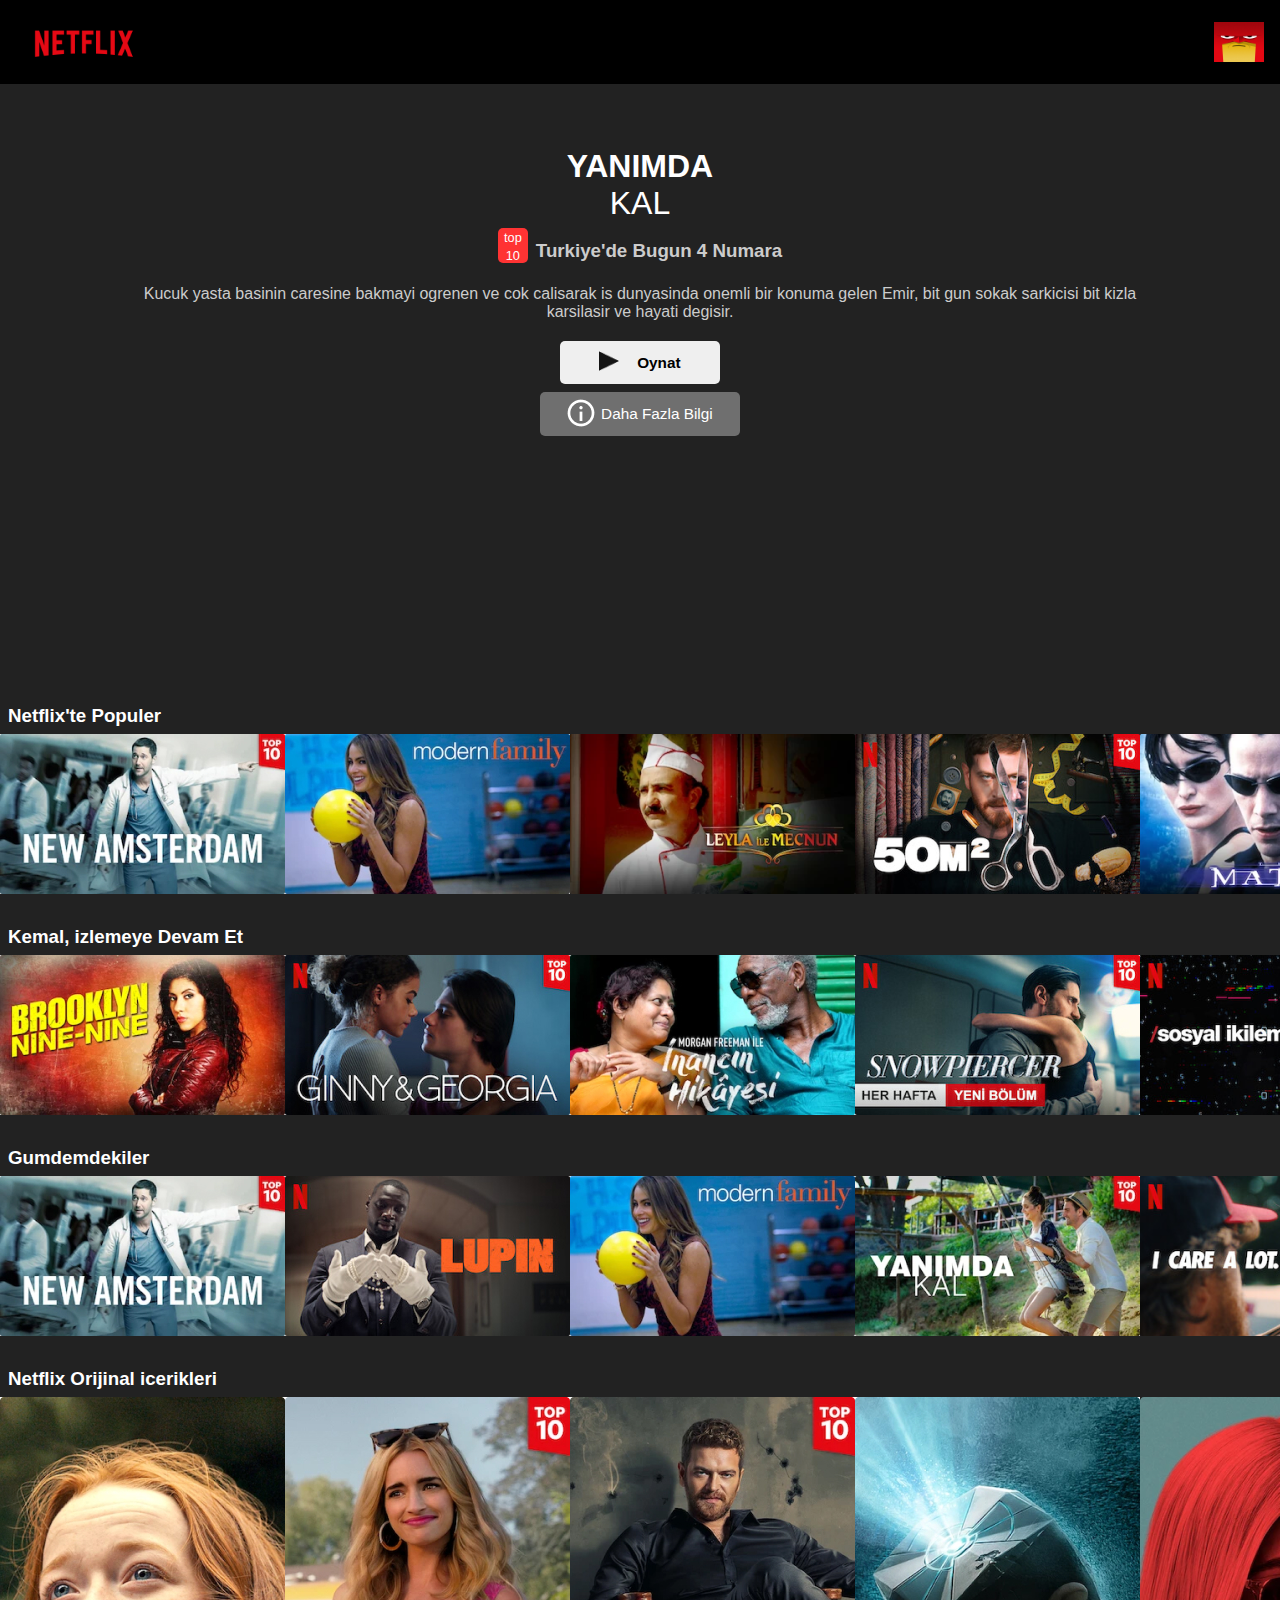
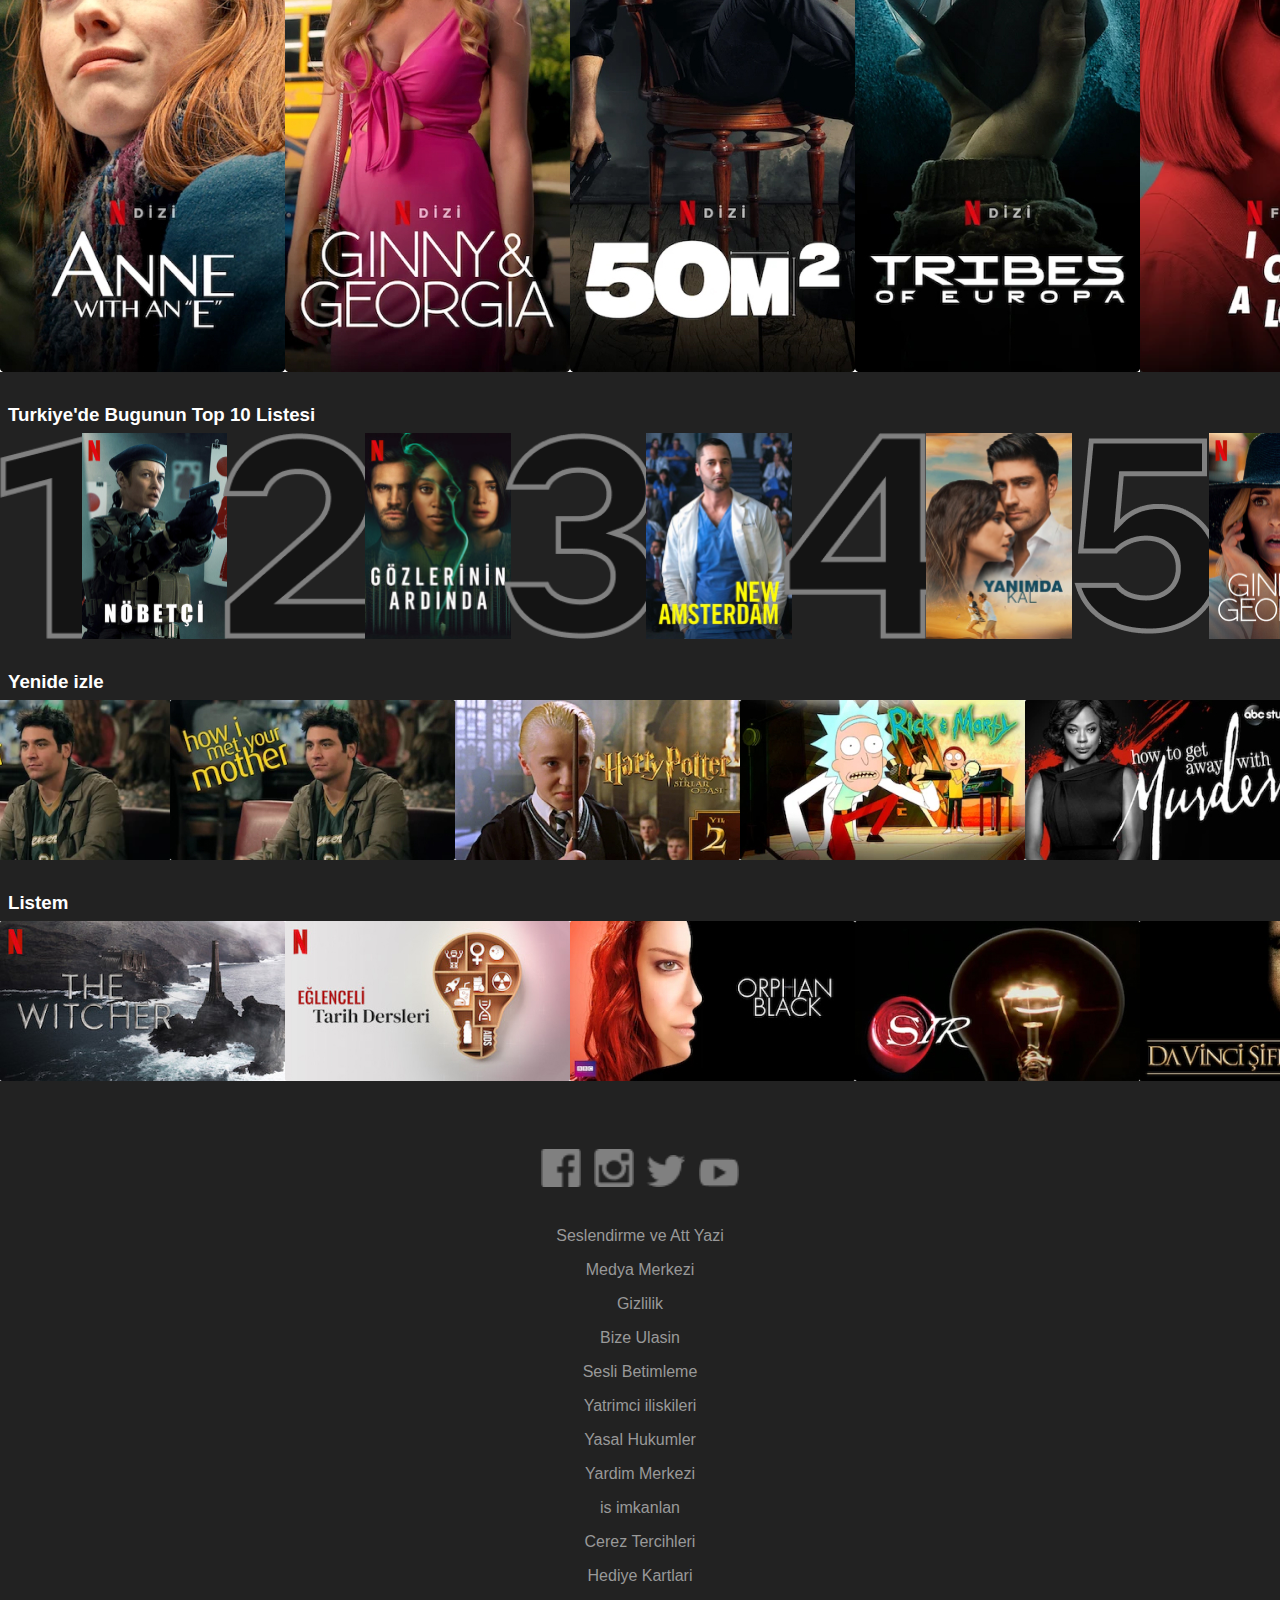
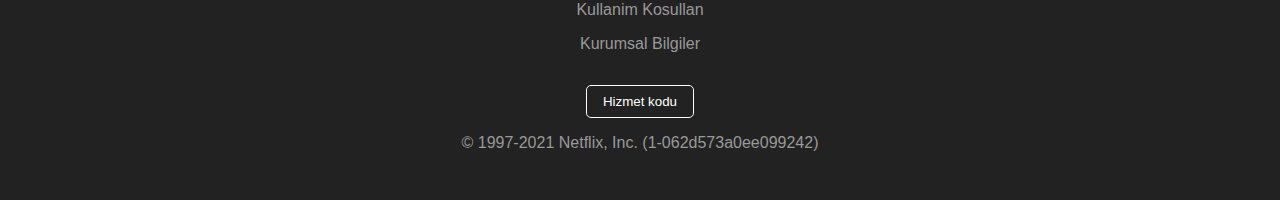
==== commit f7730372: "space-out the sections and add better styles" ====
--- a/homepage.html
+++ b/homepage.html
@@ -103,7 +103,7 @@
             </div>
         </section>
 
-        <section>
+        <section class="movie-section">
             <h3>Kemal, izlemeye Devam Et</h3>
             <div class="collection">
                 <img src="images/MoviePoster.jpg" alt="poster">
@@ -114,7 +114,7 @@
             </div>
         </section>
 
-        <section>
+        <section class="movie-section">
             <h3>Gumdemdekiler</h3>
             <div class="collection">
                 <img src="images/MoviePoster-4.jpg" alt="poster">
@@ -125,7 +125,7 @@
             </div>
         </section>
 
-        <section>
+        <section class="movie-section">
             <h3>Netflix Orijinal icerikleri</h3>
             <div class="collection">
                 <img src="images/MoviePoster-8.jpg" alt="poster">
@@ -136,18 +136,38 @@
             </div>
         </section>
 
-        <section>
+        <section class="movie-section">
             <h3>Turkiye'de Bugunun Top 10 Listesi</h3>
             <div class="collection">
-                <img src="images/MoviePoster-13.jpg" alt="poster">
-                <img src="images/MoviePoster-14.jpg" alt="poster">
-                <img src="images/MoviePoster-15.jpg" alt="poster">
-                <img src="images/MoviePoster-16.jpg" alt="poster">
-                <img src="images/MoviePoster-33.png" alt="poster">
-            </div>
-        </section>
-
-        <section>
+                <div class="numbered">
+                    <img src="images/one.png" alt="">
+                    <img src="images/MoviePoster-13.jpg" alt="poster">
+                </div>
+                
+                <div class="numbered">
+                    <img src="images/two.png" alt="">
+                    <img src="images/MoviePoster-14.jpg" alt="poster">
+                </div>
+
+                <div class="numbered">
+                    <img src="images/three.png" alt="">
+                    <img src="images/MoviePoster-15.jpg" alt="poster">
+                </div>
+
+                <div class="numbered">
+                    <img src="images/four.png" alt="">
+                    <img src="images/MoviePoster-16.jpg" alt="poster">
+                </div>
+
+                <div class="numbered">
+                    <img src="images/five.png" alt="">
+                    <img src="images/MoviePoster-33.png" alt="poster">
+                </div>
+                
+            </div>
+        </section>
+
+        <section class="movie-section">
             <h3>Yenide izle</h3>
             <div class="collection">
                 <img src="images/MoviePoster-34.png" alt="poster">
@@ -159,7 +179,7 @@
             </div>
         </section>
 
-        <section>
+        <section class="movie-section">
             <h3>Listem</h3>
             <div class="collection">
                 <img src="images/MoviePoster-21.jpg" alt="poster">
--- a/homepage.css
+++ b/homepage.css
@@ -142,7 +142,6 @@
     background-color: #f33;
     padding-bottom: 5px;
     color: white;
-    margin-right: 7px;
 }
  
 .top-ten span {
@@ -206,14 +205,23 @@
     font-size: 115%;
 }
 
+.movie-section {
+    margin: 2rem 0;
+}
+
 .collection {
     display: flex;
     width: 100%;
     overflow-x: scroll;
 }
 
+.numbered {
+    display: flex;
+    /* flex-direction: row; */
+}
+
 h3 {
-    margin-left: 1rem;
+    margin-left: 0.5rem;
     margin-bottom: 7px;
 }
 
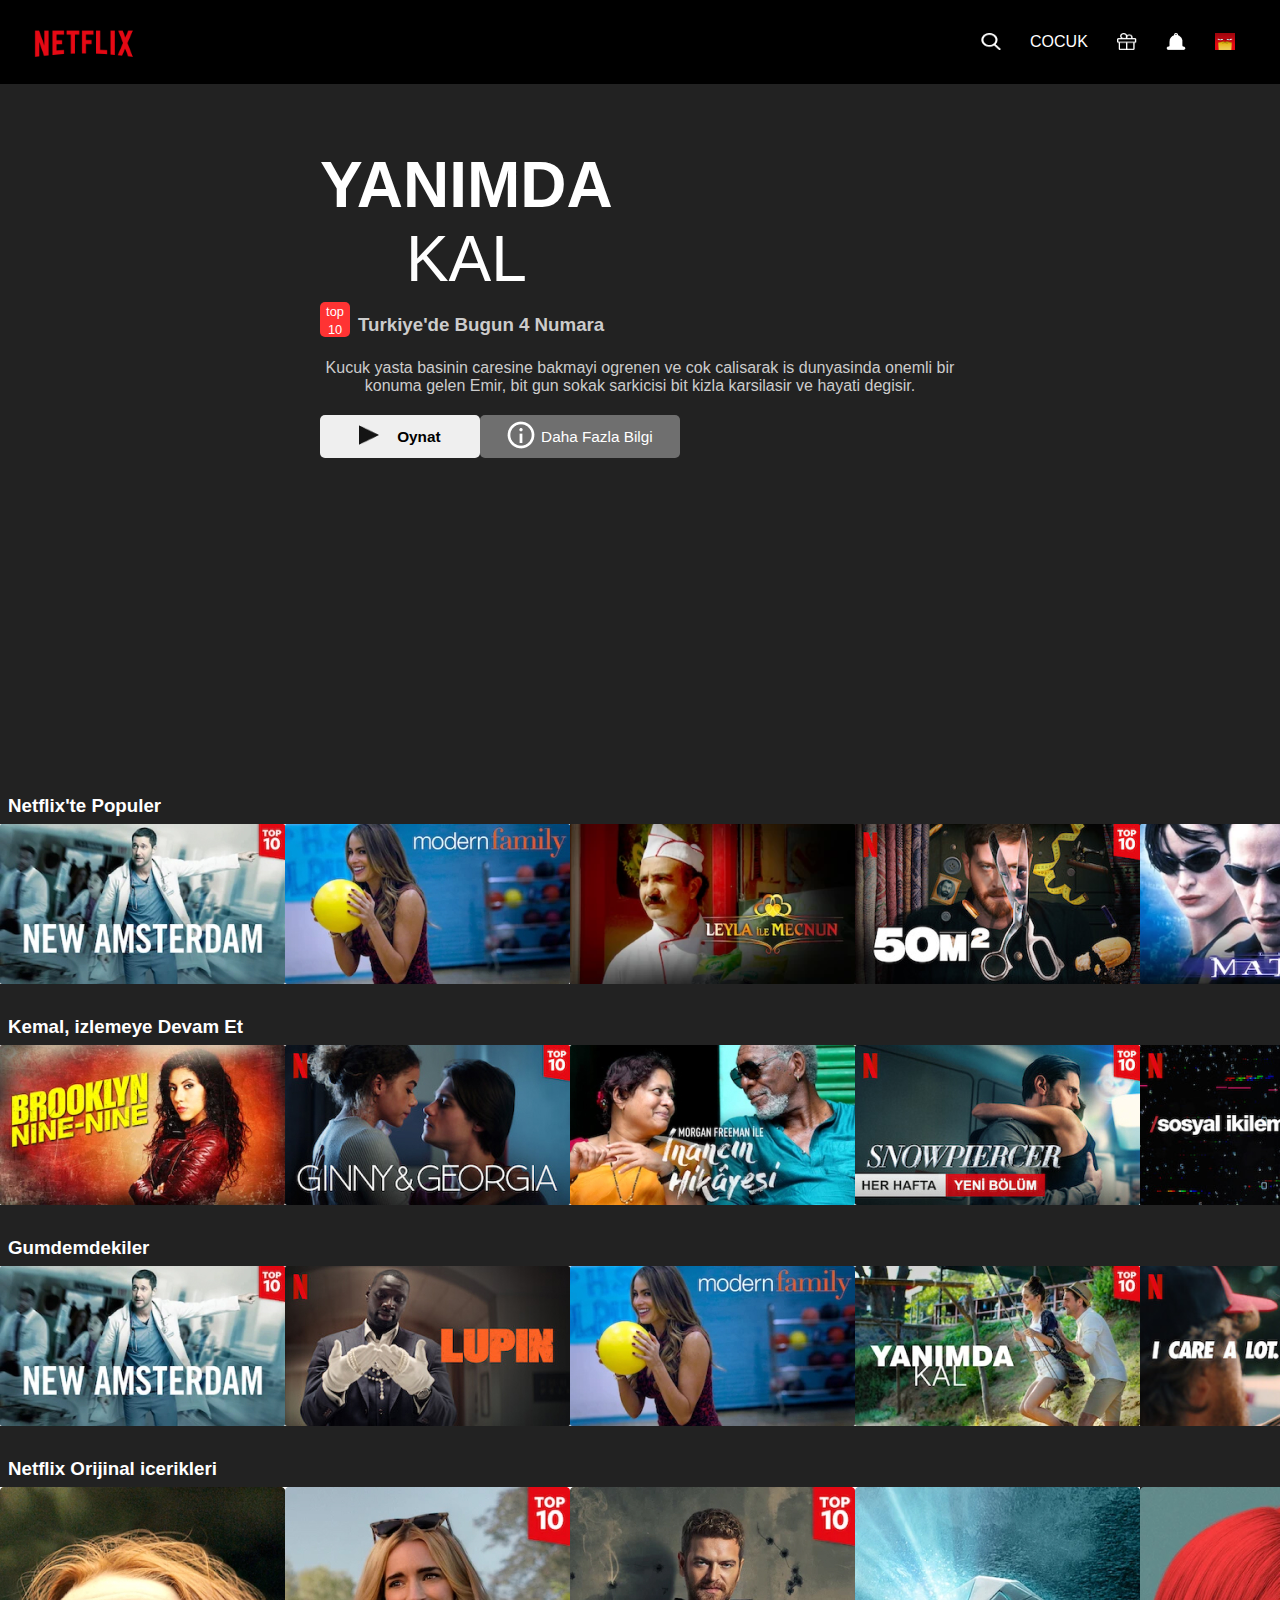
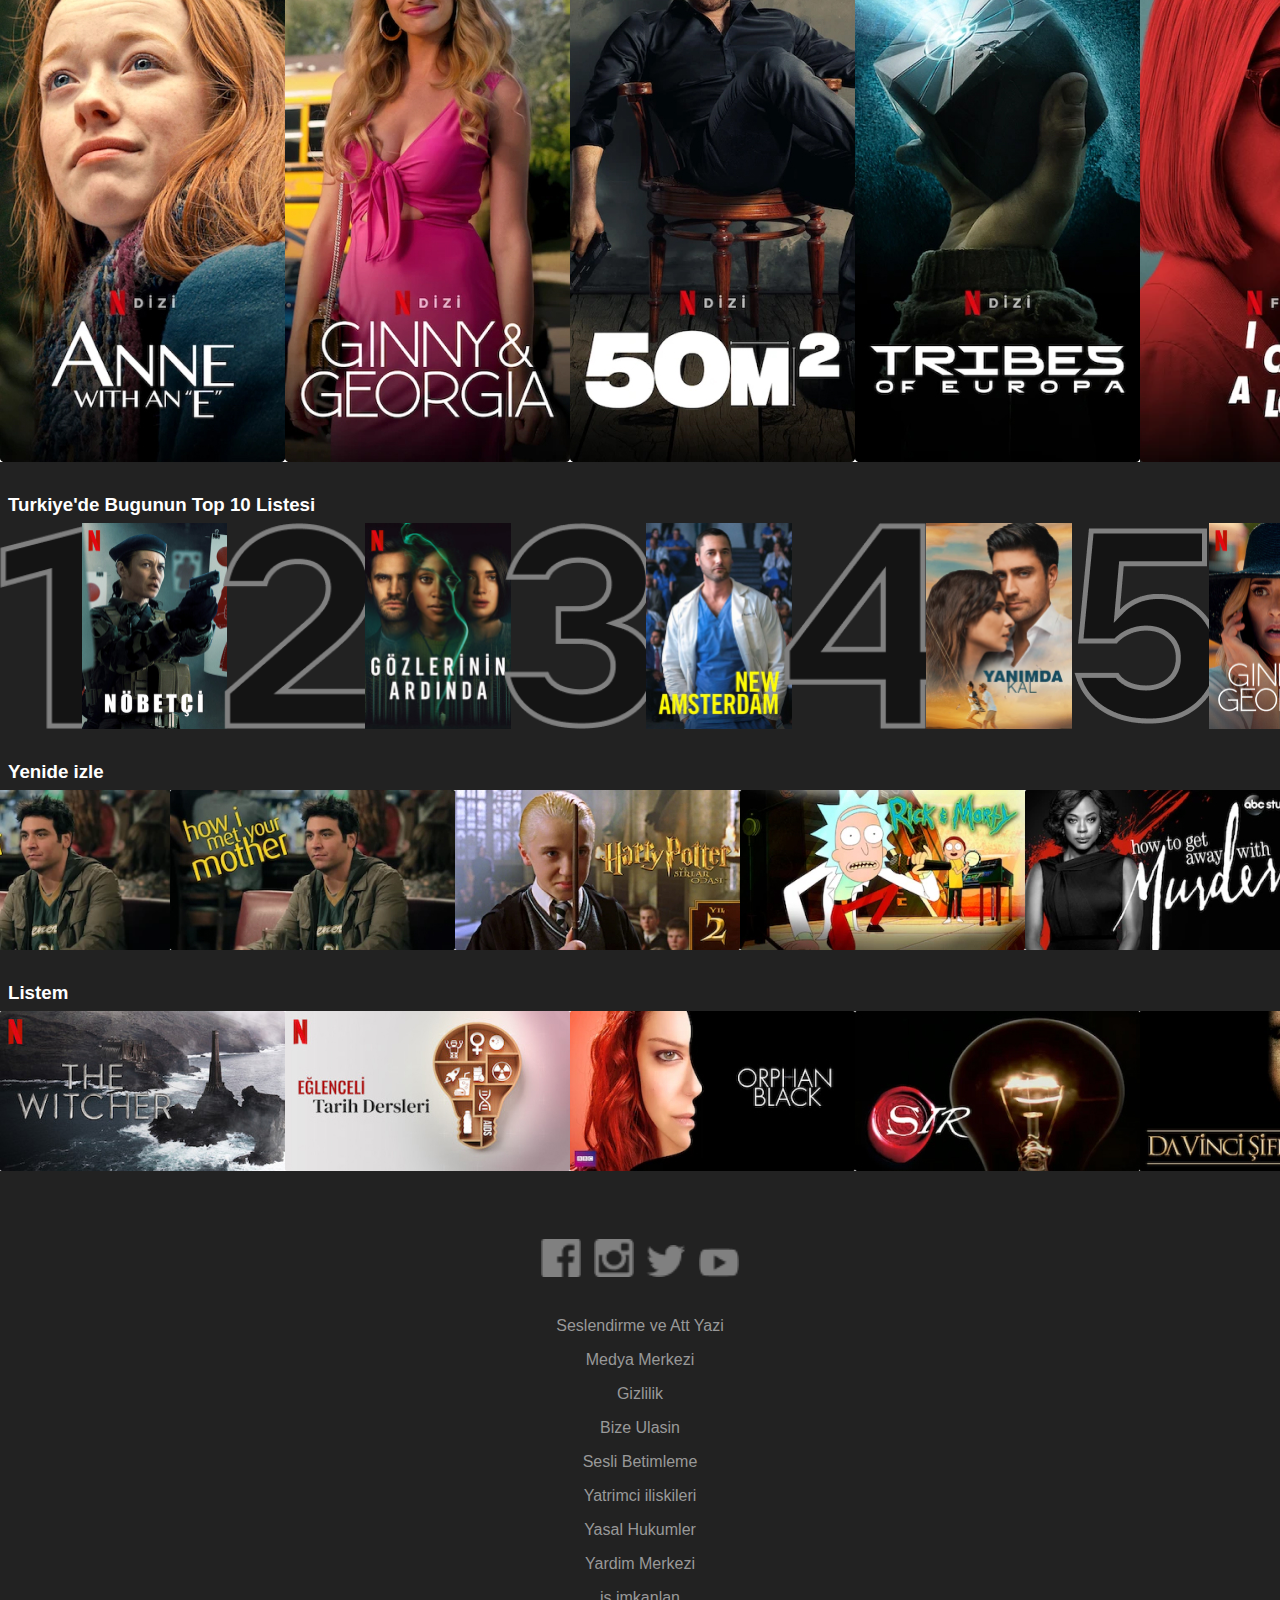
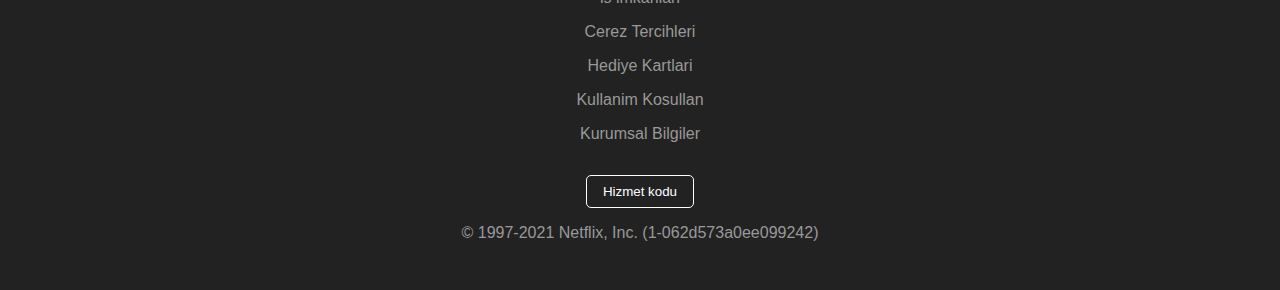
==== commit d8cedd12: "make the navbar responsive with dynamic content" ====
--- a/homepage.html
+++ b/homepage.html
@@ -27,29 +27,29 @@
                 <div class="search-container">
                     <img 
                     src="images/search.png" 
-                    alt="search-icon" height="40px" 
-                    width="50px"
-                    >
-                </div>
-                <p class="profile-name" style="height: 40px; width: 50px;">
+                    alt="search-icon" height="17px" 
+                    width="20px"
+                    >
+                </div>
+                <div  class="profile-name">
                     COCUK
-                </p>
+                </div>
                 <div class="gift-container">
                     <img 
                     src="images/gift.png" alt="gift icon" 
-                    height="40px" width="50px"
+                    height="17px" width="20px"
                     >
                 </div>
                 <div class="bell-container">
                     <img 
                     src="images/bell.png" alt="bell"
-                    height="40px" width="50px"
+                    height="17px" width="20px"
                     >
                 </div>
                 <div id="profile-container">
                     <img 
                     src="images/profile-3.png" alt="poster"
-                    height="40px" width="50px"
+                    height="17px" width="20px"
                     >
                 </div>
             </div>
--- a/homepage.css
+++ b/homepage.css
@@ -40,7 +40,9 @@
 
 .right-nav {
     display: flex;
-    align-items: center;
+    justify-content: flex-end;
+    align-items: center;
+    width: 40%;
 }
 
 .search-container {
@@ -61,6 +63,11 @@
 
 #profile-container {
     display: flex;
+}
+
+#profile-container img {
+    width: 40px;
+    height: 40px; 
 }
 
 .logo-container {
@@ -94,13 +101,11 @@
     margin: 4rem auto 0;
     padding: 0 1rem;
     text-align: center;
-    /* background-color: teal; */
 }
 
 .second {
     display: flex;
     flex-direction: column;
-    /* background-color: maroon; */
 }
 
 .heading {
@@ -217,7 +222,6 @@
 
 .numbered {
     display: flex;
-    /* flex-direction: row; */
 }
 
 h3 {
@@ -252,4 +256,68 @@
     padding: 0.5rem 1rem;
     border-radius: 5px;
     color: #fff;
+}
+
+@media only screen and (min-width: 600px) {
+    .heading h1 {
+        font-size: 300%;
+    }
+
+    .hero-section {
+        height: 100vh;
+    }
+
+    .right-nav {
+        justify-content: space-evenly;
+    }
+
+    .search-container {
+        display: flex;
+    }
+    
+    .profile-name {
+        display: flex;
+    }
+    
+    .gift-container {
+        display: flex;
+    }
+    
+    .bell-container {
+        display: flex;
+    }
+
+    #profile-container img {
+        width: 20px;
+        height: 17px; 
+    }
+}
+
+@media only screen and (min-width: 768px) {
+    .heading h1 {
+        font-size: 400%;
+    }
+
+    .hero-btns {
+        flex-direction: row;
+        justify-content: space-between;
+    }
+
+    .right-nav {
+        width: 30%;
+    }
+
+    .first {
+        align-items: flex-start;
+        width: 50%;
+        margin: 4rem auto 0;
+        padding: 0 1rem;
+        text-align: center;
+    }
+}
+
+@media only screen and (min-width: 992px) {
+    .right-nav {
+        width: 25%;
+    }
 }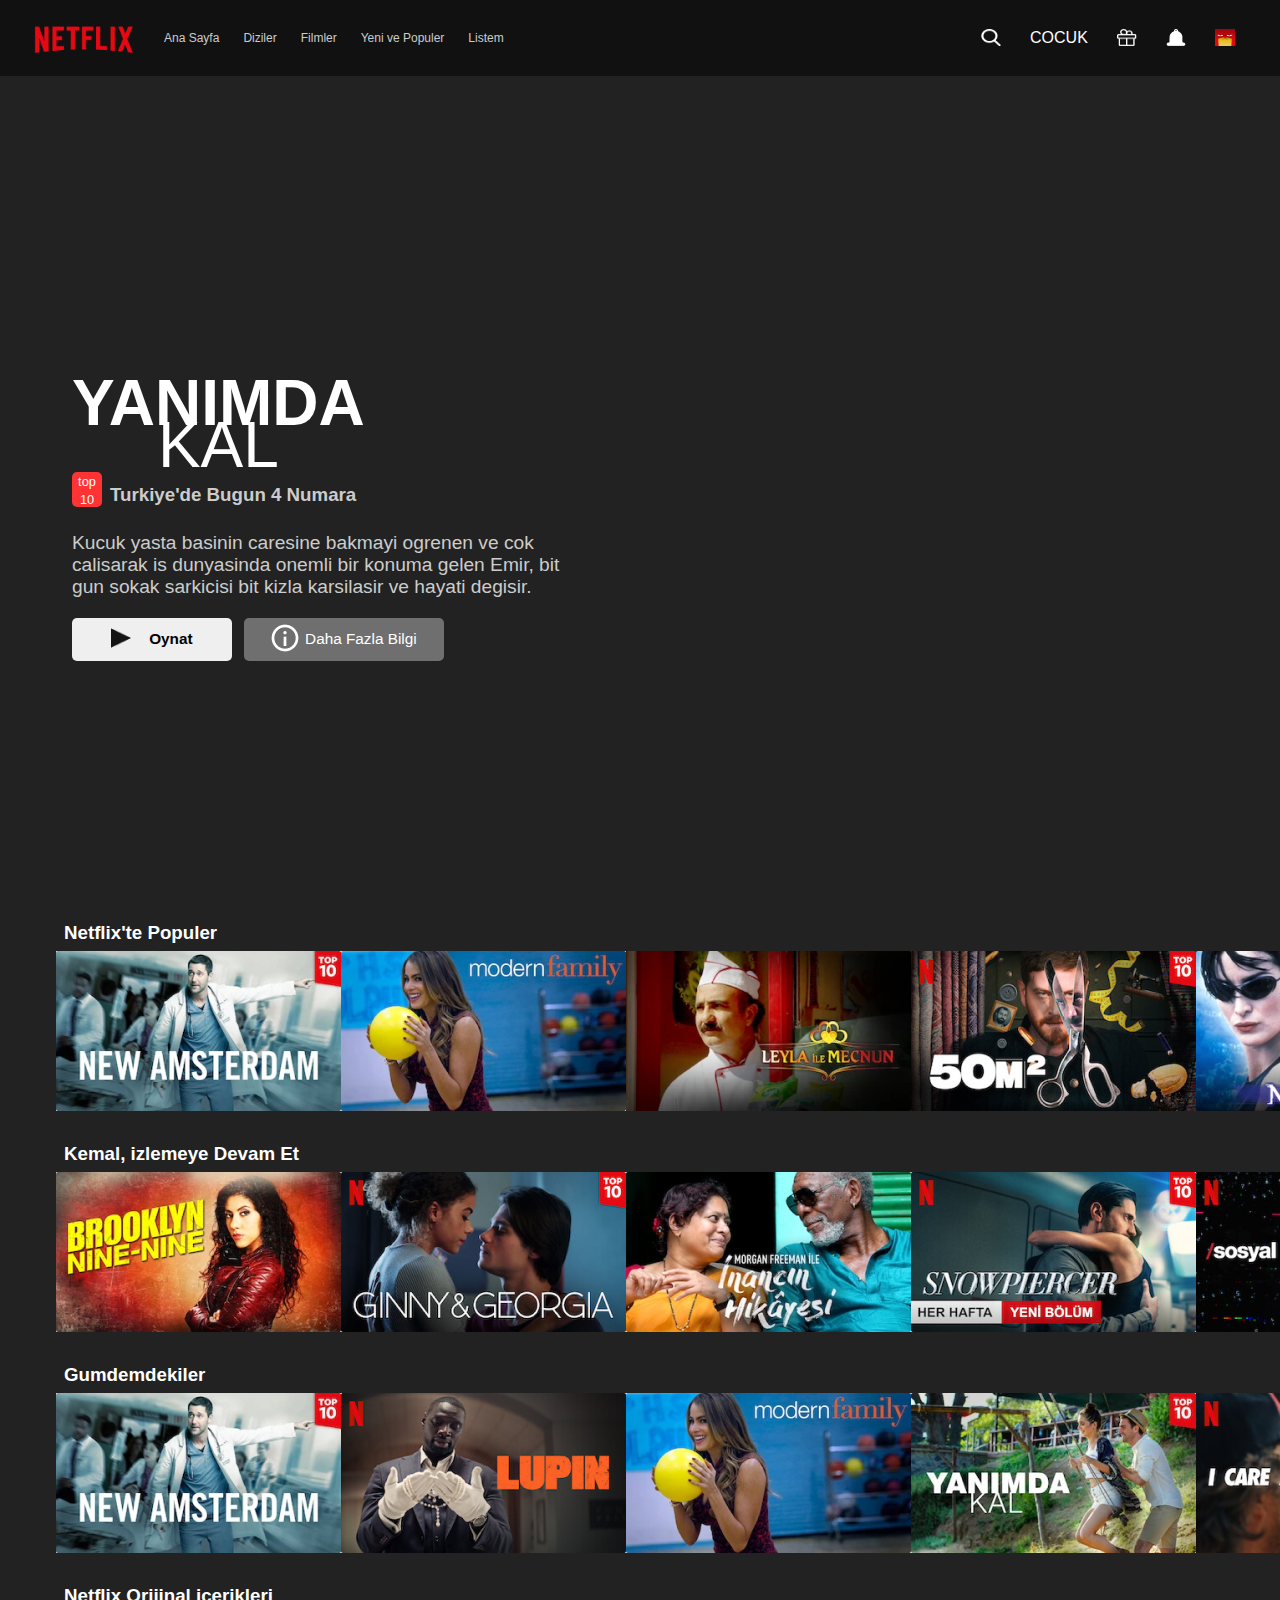
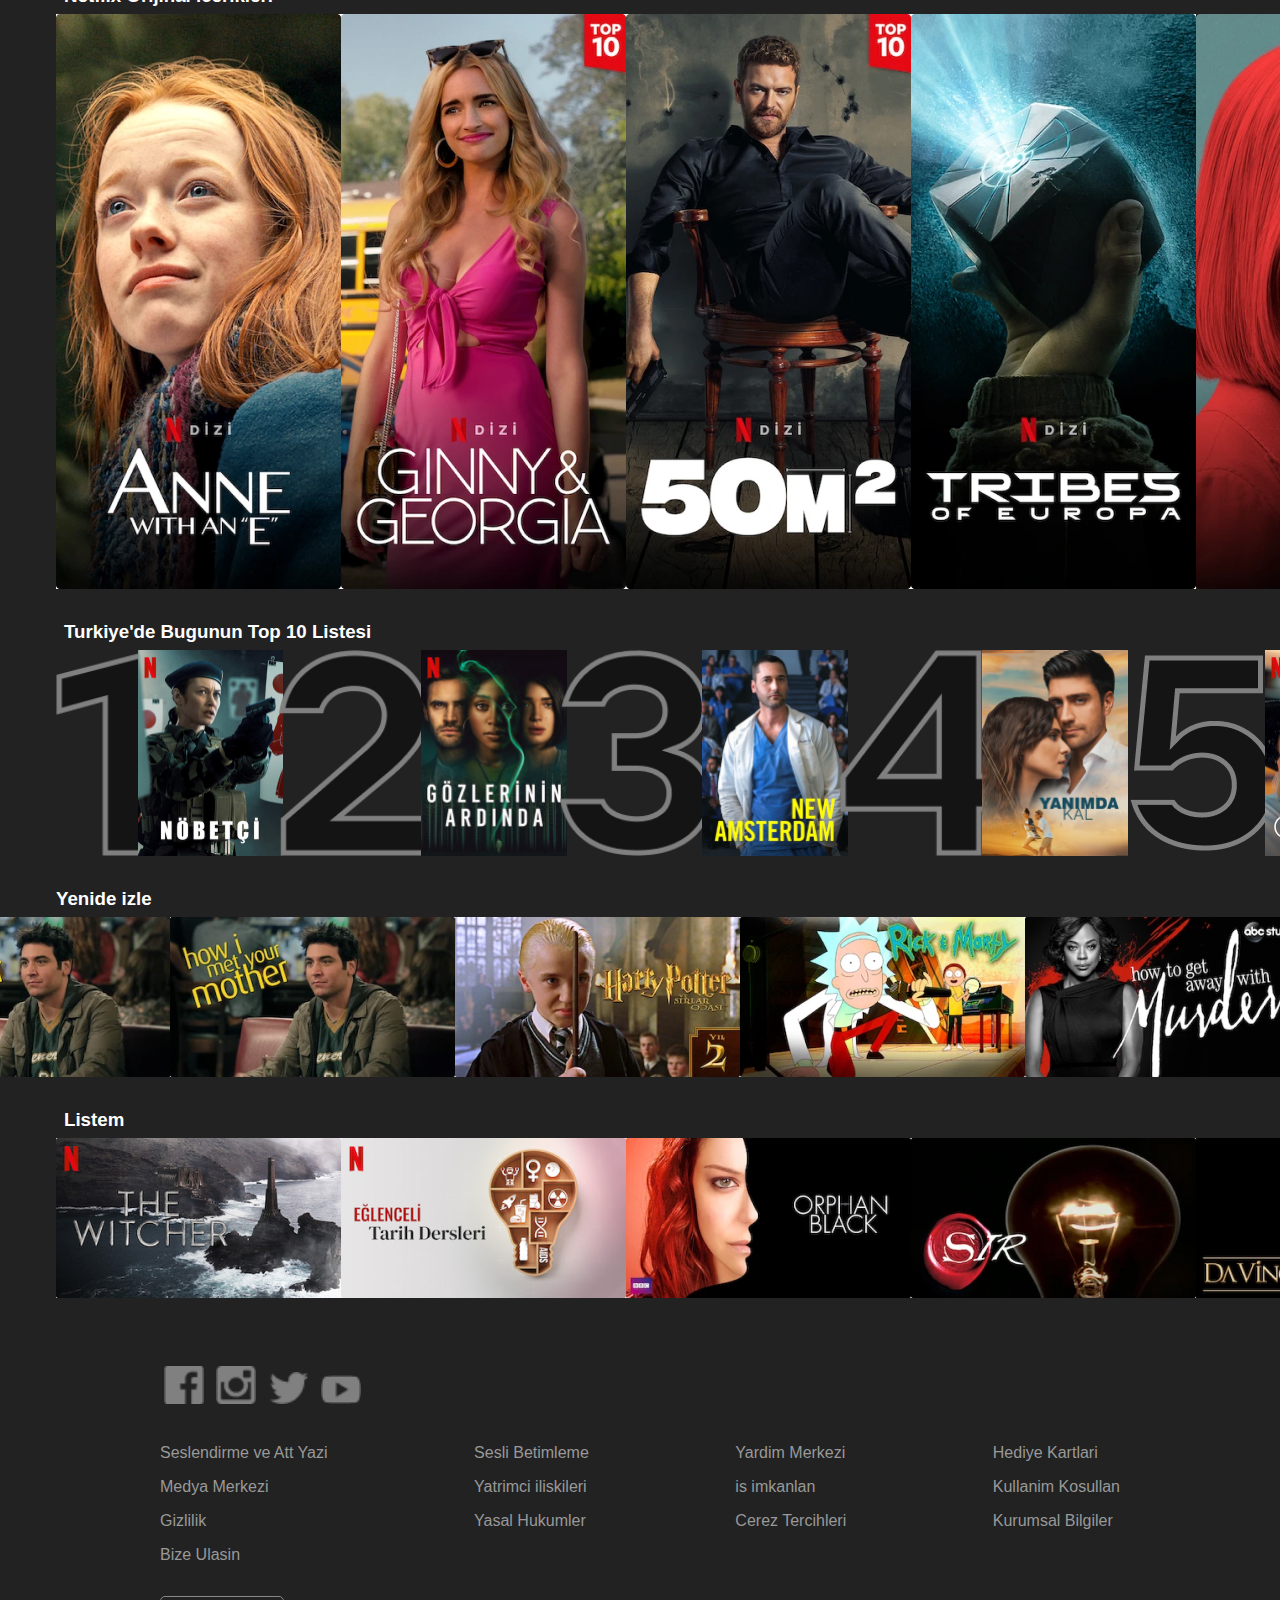
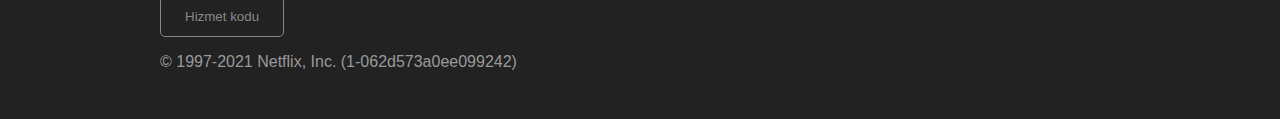
==== commit 70596374: "style for large phones, tablets and desktops" ====
--- a/homepage.html
+++ b/homepage.html
@@ -167,7 +167,7 @@
             </div>
         </section>
 
-        <section class="movie-section">
+        <section class="movie-section normal-flow">
             <h3>Yenide izle</h3>
             <div class="collection">
                 <img src="images/MoviePoster-34.png" alt="poster">
@@ -200,19 +200,30 @@
                 <img src="images/youtube.png" alt="youtube">
             </div>
             <div class="options">
-                <p>Seslendirme ve Att Yazi</p>
-                <p>Medya Merkezi</p>
-                <p>Gizlilik</p>
-                <p>Bize Ulasin</p>
-                <p>Sesli Betimleme</p>
-                <p>Yatrimci iliskileri</p>
-                <p>Yasal Hukumler</p>
-                <p>Yardim Merkezi</p>
-                <p>is imkanlan</p>
-                <p>Cerez Tercihleri</p>
-                <p>Hediye Kartlari</p>
-                <p>Kullanim Kosullan</p>
-                <p>Kurumsal Bilgiler</p>
+                <div>
+                    <p>Seslendirme ve Att Yazi</p>
+                    <p>Medya Merkezi</p>
+                    <p>Gizlilik</p>
+                    <p>Bize Ulasin</p>
+                </div>
+
+                <div>
+                    <p>Sesli Betimleme</p>
+                    <p>Yatrimci iliskileri</p>
+                    <p>Yasal Hukumler</p>
+                </div>
+
+               <div>
+                    <p>Yardim Merkezi</p>
+                    <p>is imkanlan</p>
+                    <p>Cerez Tercihleri</p>
+               </div>
+
+                <div>
+                    <p>Hediye Kartlari</p>
+                    <p>Kullanim Kosullan</p>
+                    <p>Kurumsal Bilgiler</p>
+                </div>
             </div>
             <div class="rights">
                 <button>Hizmet kodu</button>
--- a/homepage.css
+++ b/homepage.css
@@ -13,15 +13,15 @@
 .navbar {
     display: flex;
     justify-content: space-between;
-    padding: 0.5rem 1rem;
-    background-color: black;
+    padding: 0.25rem 1rem;
+    background-color: #111;
 }
 
 .left-nav {
     display: flex;
     justify-content: space-between;
     align-items: center;
-    max-width: 50%;
+    max-width: 60%;
 }
 
 .nav-list {
@@ -118,7 +118,7 @@
 
 .heading h1 {
     margin: 0;
-    font-size: 200%;
+    font-size: 300%;
 }
 
 .heading-major {
@@ -126,6 +126,7 @@
 }
 
 .heading-minor {
+    transform: translateY(-1.5rem);
     font-weight: 100;
 }
 
@@ -217,7 +218,7 @@
 .collection {
     display: flex;
     width: 100%;
-    overflow-x: scroll;
+    overflow-x: auto;
 }
 
 .numbered {
@@ -252,10 +253,10 @@
 
 .rights button {
     background-color: transparent;
-    border: 1px solid #fff;
+    border: 1px solid #888;
     padding: 0.5rem 1rem;
     border-radius: 5px;
-    color: #fff;
+    color: #888;
 }
 
 @media only screen and (min-width: 600px) {
@@ -267,6 +268,10 @@
         height: 100vh;
     }
 
+    .header-description {
+        width: 60vw;
+    }
+
     .right-nav {
         justify-content: space-evenly;
     }
@@ -298,6 +303,30 @@
         font-size: 400%;
     }
 
+    .heading-major {
+        padding: 0;
+        margin: 0;
+        /* background-color: maroon; */
+    }
+
+    .heading-minor {
+        transform: translateY(-2rem);
+        /* background-color: teal; */
+    }
+
+    .heading {
+        transform: translateY(3rem);
+    }
+
+    .header-description {
+        width: 40vw;
+        font-size: 120%;
+    }
+
+    .hero-section {
+        height: 115vh;
+    }
+
     .hero-btns {
         flex-direction: row;
         justify-content: space-between;
@@ -310,14 +339,70 @@
     .first {
         align-items: flex-start;
         width: 50%;
-        margin: 4rem auto 0;
+        margin: auto 0;
         padding: 0 1rem;
+        text-align: left;
+    }
+
+    .top-ten {
         text-align: center;
     }
+
+    .play-btn, .info-btn {
+        margin: 0 0.75rem 0 0;
+    }
+
+    .social {
+        align-self: flex-start;
+    }
+    
+    .options {
+        display: flex;
+        justify-content: space-between;
+        flex-wrap: wrap;
+        text-align: left;
+    }
+
+    .rights {
+        text-align: left;
+    }
+
+    .rights button {
+        padding: 0.75rem 1.5rem;
+    }
 }
 
 @media only screen and (min-width: 992px) {
+    .nav-list {
+        display: flex;
+    }
+
+    .nav-list li {
+        font-size: 75%;
+        color: #ccc;
+    }
+
     .right-nav {
         width: 25%;
     }
+
+    .hero-section {
+        padding-left: 3.5rem;
+    }
+
+    .movie-section {
+        margin-left: 3.5rem;
+    }
+
+    .normal-flow {
+        margin-left: 0;
+    }
+
+    .normal-flow h3 {
+        margin-left: 3.5rem;
+    }
+
+    .contact-details {
+        padding: 0 8rem;
+    }
 }